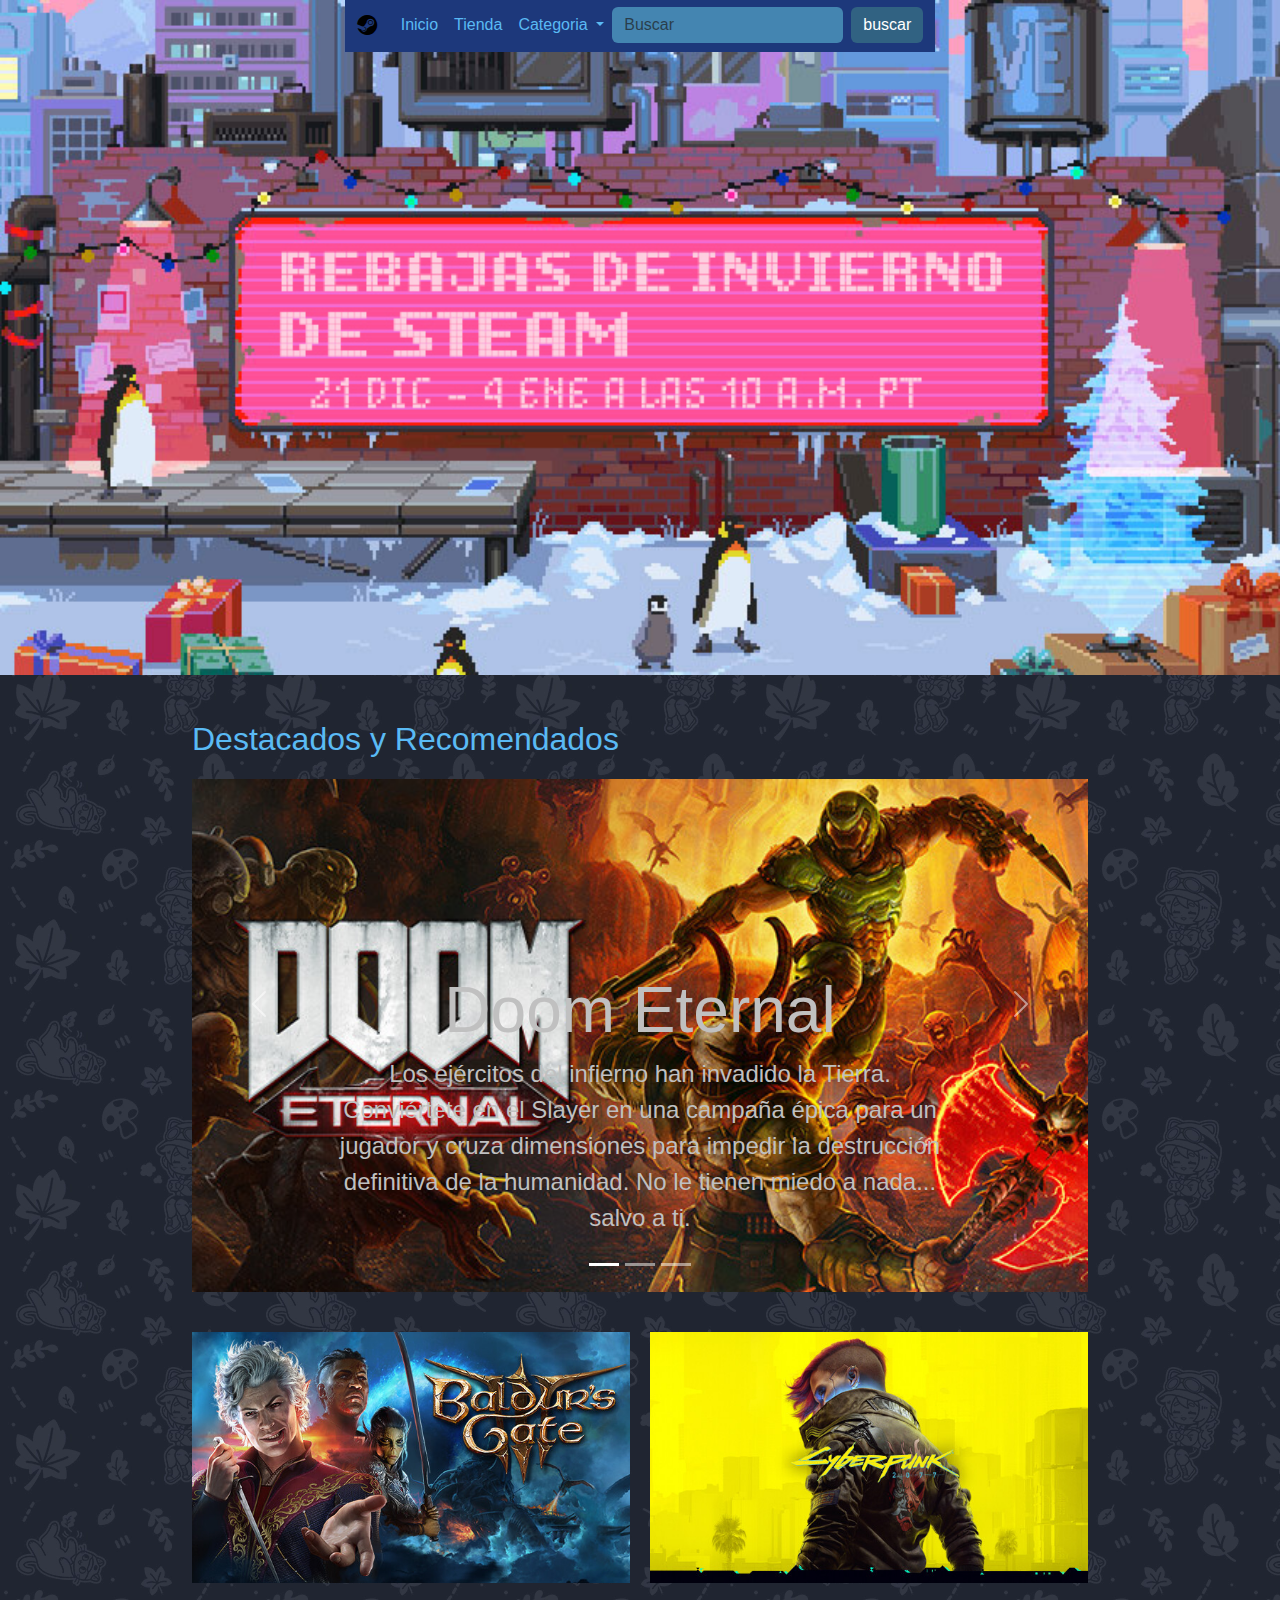
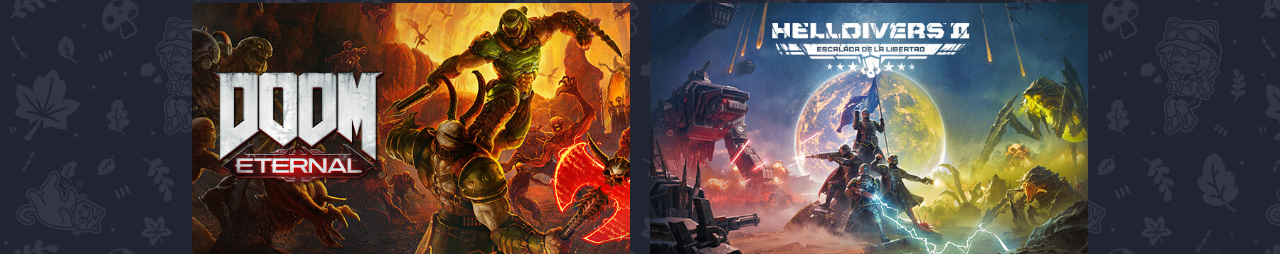
==== pagina 1/index.html @ 49765a89 "mejoras de nav y agregado imagenes responsive" ====
<!DOCTYPE html>
<html lang="en">
<head>
    <meta charset="UTF-8">
    <meta name="viewport" content="width=device-width, initial-scale=1.0">
    <link href="https://cdn.jsdelivr.net/npm/bootstrap@5.3.3/dist/css/bootstrap.min.css" rel="stylesheet" integrity="sha384-QWTKZyjpPEjISv5WaRU9OFeRpok6YctnYmDr5pNlyT2bRjXh0JMhjY6hW+ALEwIH" crossorigin="anonymous">
    <link rel="stylesheet" href="css/style.css">
    <link rel="stylesheet" href="https://cdn.jsdelivr.net/npm/bootstrap-icons@1.11.3/font/bootstrap-icons.min.css">
    <title>Tienda de juegos</title>
</head>
<body>
    <header >
       <nav class="navbar navbar-expand-lg bg-body-tertiary" >
        <div class="container-fluid">
          <a class="navbar-brand" href="#"><i class="bi bi-steam"></i></a>
          <button class="navbar-toggler" type="button" data-bs-toggle="collapse" data-bs-target="#navbarSupportedContent" aria-controls="navbarSupportedContent" aria-expanded="false" aria-label="Toggle navigation">
            <span class="navbar-toggler-icon"></span>
          </button>
          <div class="collapse navbar-collapse" id="navbarSupportedContent">
            <ul class="navbar-nav me-auto mb-2 mb-lg-0">
              <li class="nav-item">
                <a class="nav-link active" aria-current="page" href="#" style="color: rgb(90, 186, 244);">Inicio</a>
              </li>
              <li class="nav-item">
                <a class="nav-link" href="#" style="color: rgb(90, 186, 244);">Tienda</a>
              </li>
              <li class="nav-item dropdown">
                <a class="nav-link dropdown-toggle" href="#" role="button" data-bs-toggle="dropdown" aria-expanded="false" style="color: rgb(90, 186, 244);">
                  Categoria
                </a>
                <ul class="dropdown-menu">
                  <li><a class="dropdown-item" href="#" style="color: aliceblue;">Acción</a></li>
                  <li><a class="dropdown-item" href="#" style="color: aliceblue;">Terror</a></li>
                  <li><a class="dropdown-item" href="#" style="color: aliceblue;">Estrategia</a></li>
                  <li><a class="dropdown-item" href="#" style="color: aliceblue;">Aventura</a></li>
                  <li><a class="dropdown-item" href="#" style="color: aliceblue;">Rol</a></li>
                </ul>
              </li>
            </ul>
            <form class="d-flex" role="search">
              <input class="form-control me-2" type="search" placeholder="Buscar" aria-label="Search" style="background: rgb(68, 133, 177); border: none;">
              <button class="btn btn-outline-success" type="submit">buscar</button>
            </form>
          </div>
        </div>
      </nav>
    </header>
    
    <div id="carouselExampleCaptions" class="carousel slide">
      <p>Destacados y Recomendados</p>
        <div class="carousel-indicators">
          <button type="button" data-bs-target="#carouselExampleCaptions" data-bs-slide-to="0" class="active" aria-current="true" aria-label="Slide 1"></button>
          <button type="button" data-bs-target="#carouselExampleCaptions" data-bs-slide-to="1" aria-label="Slide 2"></button>
          <button type="button" data-bs-target="#carouselExampleCaptions" data-bs-slide-to="2" aria-label="Slide 3"></button>
        </div>
        <div class="carousel-inner">
          <div class="carousel-item active">
            <img src="imagenes/doom.jpg" class="d-block w-100" alt="...">
            <div class="carousel-caption d-none d-md-block">
              <h5>Doom Eternal</h5>
              <p>Los ejércitos del infierno han invadido la Tierra. Conviértete en el Slayer en una campaña épica para un jugador y cruza dimensiones para impedir la destrucción definitiva de la humanidad. No le tienen miedo a nada... salvo a ti.</p>
            </div>
          </div>
          <div class="carousel-item">
            <img src="imagenes/baldurs.jpg" class="d-block w-100" alt="...">
            <div class="carousel-caption d-none d-md-block">
              <h5>Second slide label</h5>
              <p>Some representative placeholder content for the second slide.</p>
            </div>
          </div>
          <div class="carousel-item">
            <img src="imagenes/helldivers.jpg" class="d-block w-100" alt="...">
            <div class="carousel-caption d-none d-md-block">
              <h5>Third slide label</h5>
              <p>Some representative placeholder content for the third slide.</p>
            </div>
          </div>
        </div>
        <button class="carousel-control-prev" type="button" data-bs-target="#carouselExampleCaptions" data-bs-slide="prev">
          <span class="carousel-control-prev-icon" aria-hidden="true"></span>
          <span class="visually-hidden">Previous</span>
        </button>
        <button class="carousel-control-next" type="button" data-bs-target="#carouselExampleCaptions" data-bs-slide="next">
          <span class="carousel-control-next-icon" aria-hidden="true"></span>
          <span class="visually-hidden">Next</span>
        </button>
      </div>
      <div class="imagenes-juegos">
        <div>
          <img src="imagenes/baldurs.jpg" class="img-fluid" alt="...">
        </div>
        <div>
        <img src="imagenes/cyberpunk.jpg" class="img-fluid" alt="...">
        </div>
        <div>
          <img src="imagenes/doom.jpg" class="img-fluid" alt="...">
        </div>
        <div>
          <img src="imagenes/helldivers.jpg" class="img-fluid" alt="...">
        </div>
      </div>
      
      
     








    <script src="https://cdn.jsdelivr.net/npm/bootstrap@5.3.3/dist/js/bootstrap.bundle.min.js" integrity="sha384-YvpcrYf0tY3lHB60NNkmXc5s9fDVZLESaAA55NDzOxhy9GkcIdslK1eN7N6jIeHz" crossorigin="anonymous"></script>
</body>
</html>
---- pagina 1/css/style.css ----
*{
    padding: 0;
    margin: 0;
    box-sizing: border-box;
}
body{
    font-family: Arial, sans-serif;
    background-image: url(../imagenes/Tile-Bg-Autumn.webp);
}
header{
    display: flex;
    justify-content: space-between;
    background-image: url(../imagenes/fc04a7b2f7f8565c38b4b41fa3c854e7c678fc56.jpg);
    background-size: cover;
    background-repeat: no-repeat;
    height: 75vh;
    width: 100%;
    overflow: hidden;
}
.navbar{
    display: flex;
    margin: 0 auto;
    justify-content: space-around;
    height: 50px;
}
.container-fluid{
    background-color: rgb(29, 56, 123);
    height: 6vh;
}
.dropdown-menu{
    background-color: rgb(85, 90, 100);
}
.dropdown-item:hover{
    background-color: rgb(90, 186, 244);
}
.d-flex .btn{
    background-color: rgb(49, 98, 130);
    color: white;
    border: none;
}
#carouselExampleCaptions{
    margin: 40px auto;
    width: 70%;
}
#carouselExampleCaptions>p{
    color:rgb(90, 186, 244);
    font-size: 2rem;
}
.carousel-inner h5{
    font-size: 4rem;
    color: #c0c0c0;
}
.carousel-inner p{
    color: #c0c0c0;
    font-size: 1.5rem;
}
.imagenes-juegos{
    display: grid;
    grid-template-columns: repeat(2,1fr);
    justify-items: center;
    gap: 20px;
    margin: 0 auto;
    width: 70%;
}
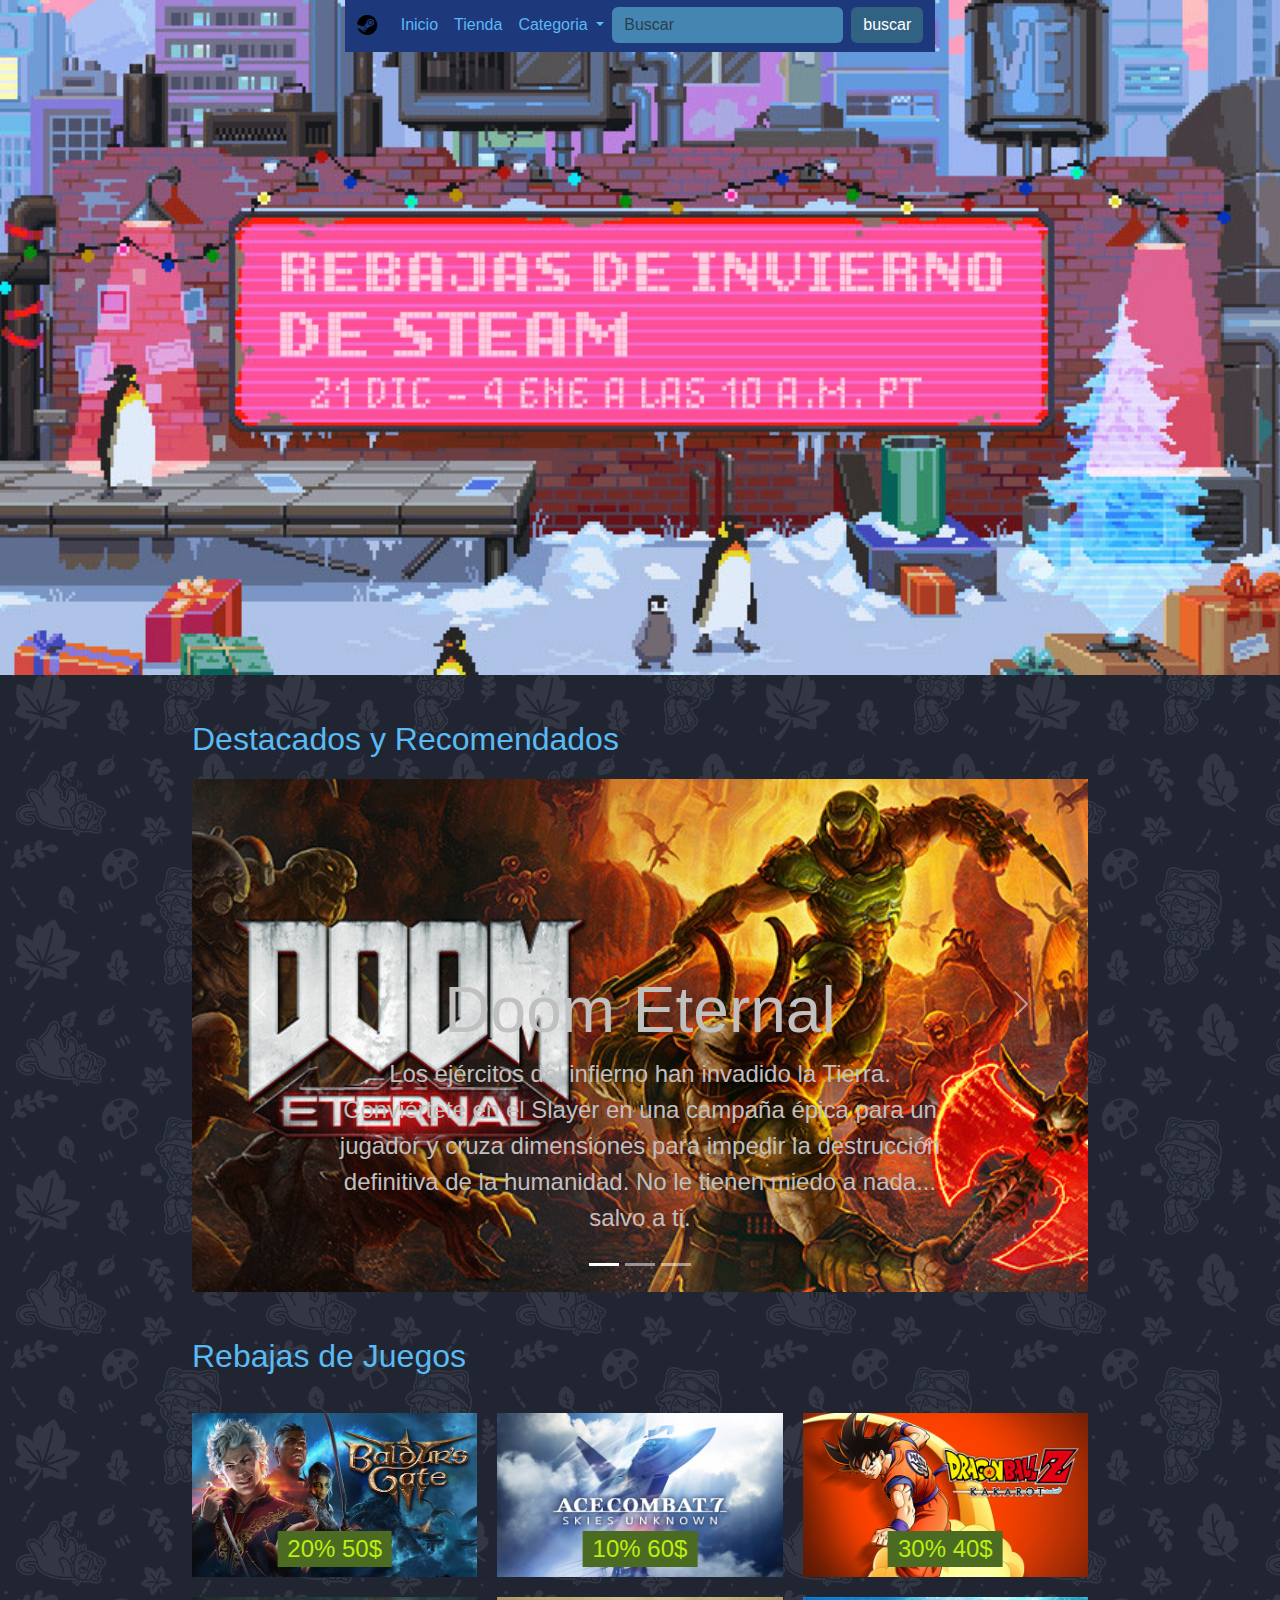
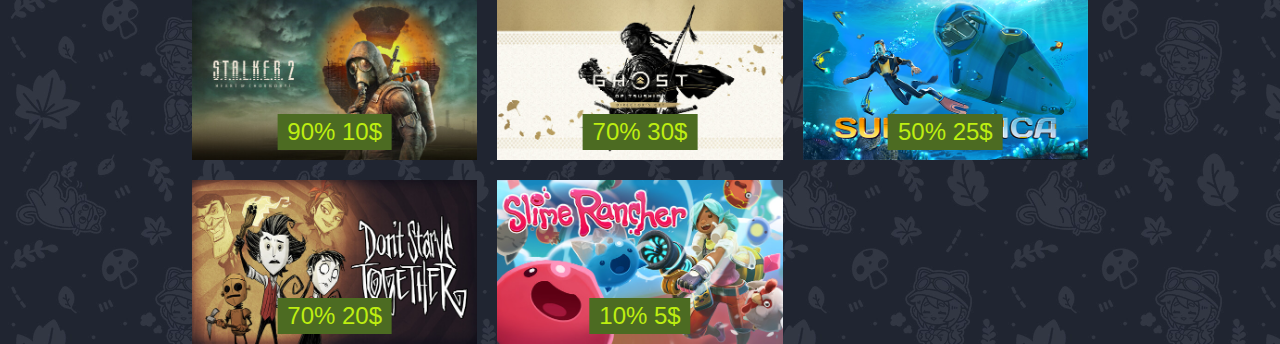
==== commit 244d6347: "agregado de ofertas" ====
--- a/pagina 1/index.html
+++ b/pagina 1/index.html
@@ -85,19 +85,48 @@
           <span class="visually-hidden">Next</span>
         </button>
       </div>
+      <p style="color: rgb(90, 186, 244); width: 70%; margin: 0 auto; font-size: 2rem;">Rebajas de Juegos</p>
+      <hr>
       <div class="imagenes-juegos">
-        <div>
+        <div class="image-juego">
           <img src="imagenes/baldurs.jpg" class="img-fluid" alt="...">
+          <div class="texto-imagen">20% 50$</div>
         </div>
-        <div>
-        <img src="imagenes/cyberpunk.jpg" class="img-fluid" alt="...">
+
+        <div class="image-juego">
+          <img src="imagenes/capsule_616x353 (7).jpg" class="img-fluid" alt="...">
+          <div class="texto-imagen">10% 60$</div>
+        </div> 
+
+        <div class="image-juego">
+          <img src="imagenes/capsule_616x353 (11).jpg" class="img-fluid" alt="...">
+          <div class="texto-imagen">30% 40$</div>
+        </div> 
+
+        <div class="image-juego">
+          <img src="imagenes/capsule_616x353 (18).jpg" class="img-fluid" alt="...">
+          <div class="texto-imagen">90% 10$</div>
+        </div>  
+
+        <div class="image-juego">
+          <img src="imagenes/capsule_616x353 (21).jpg" class="img-fluid" alt="...">
+          <div class="texto-imagen">70% 30$</div>
         </div>
-        <div>
-          <img src="imagenes/doom.jpg" class="img-fluid" alt="...">
+
+        <div class="image-juego">
+          <img src="imagenes/capsule_616x353 (3).jpg" class="img-fluid" alt="...">
+          <div class="texto-imagen">50% 25$</div>
         </div>
-        <div>
-          <img src="imagenes/helldivers.jpg" class="img-fluid" alt="...">
+
+        <div class="image-juego">
+          <img src="imagenes/capsule_616x353 (5).jpg" class="img-fluid" alt="...">
+          <div class="texto-imagen">70% 20$</div>
         </div>
+
+        <div class="image-juego">
+          <img src="imagenes/capsule_616x353 (6).jpg" class="img-fluid" alt="...">
+          <div class="texto-imagen">10% 5$</div>
+        </div>        
       </div>
       
       
--- a/pagina 1/css/style.css
+++ b/pagina 1/css/style.css
@@ -56,9 +56,22 @@
 }
 .imagenes-juegos{
     display: grid;
-    grid-template-columns: repeat(2,1fr);
+    grid-template-columns: repeat(3,1fr);
     justify-items: center;
     gap: 20px;
     margin: 0 auto;
     width: 70%;
 }
+.image-juego{
+    position: relative;
+}
+.texto-imagen{
+    position: absolute;
+    bottom: 10px;
+    left: 50%;
+    transform: translateX(-50%);
+    padding: 0 10px;
+    color: rgb(190, 238, 17);
+    background: rgb(76, 107, 34);
+    font-size: 1.5rem;
+}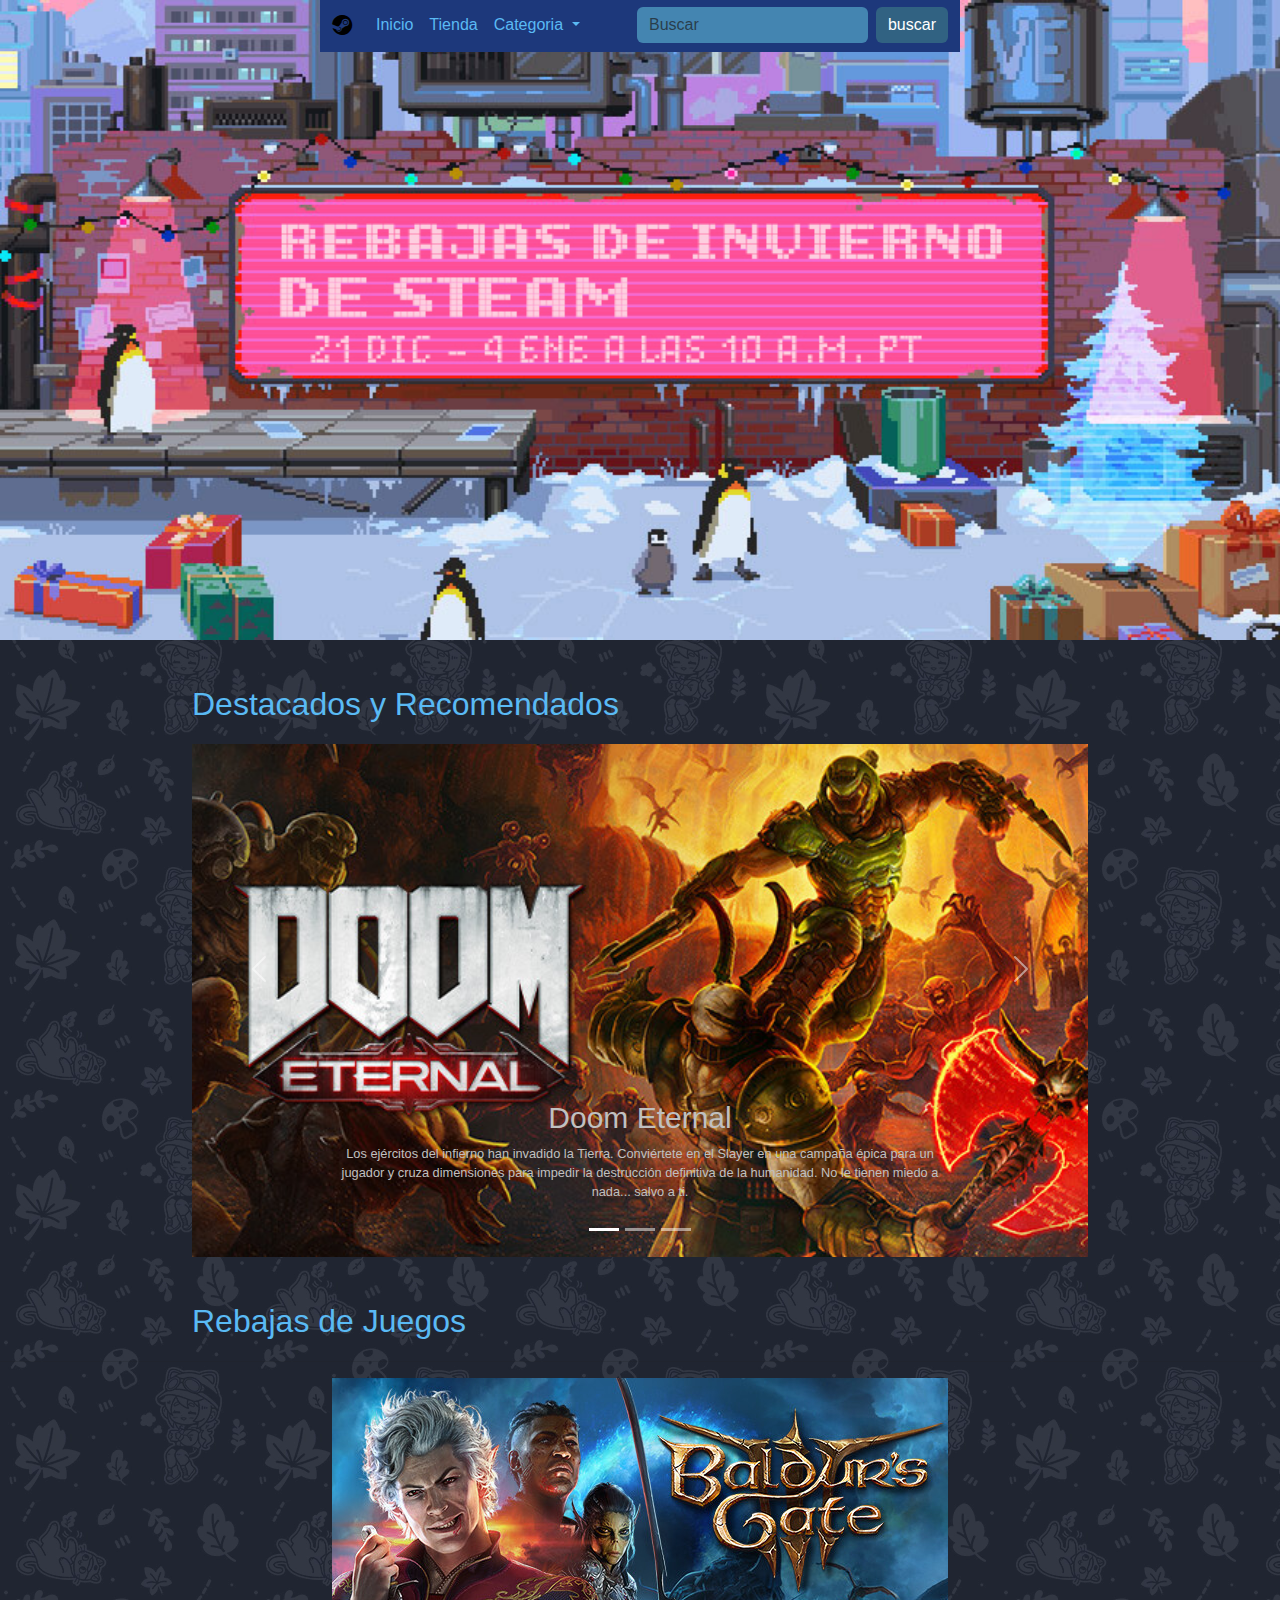
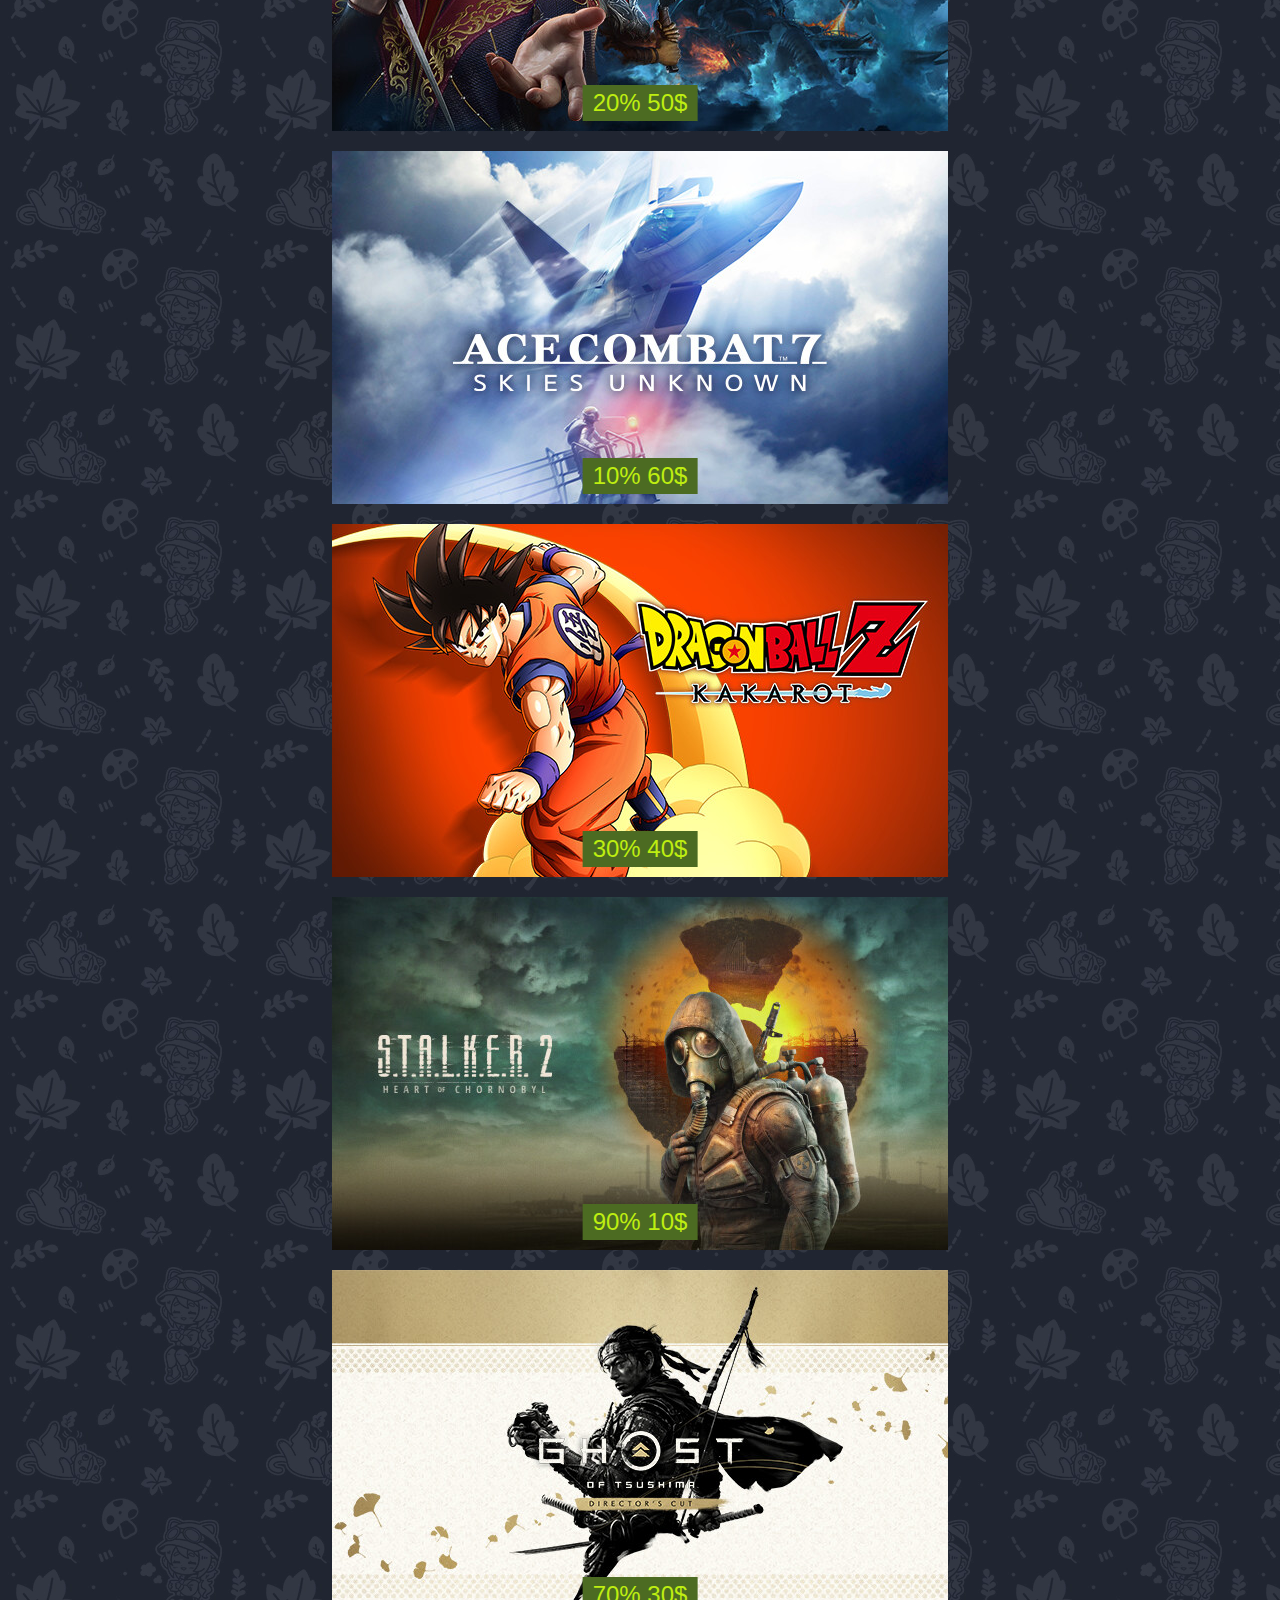
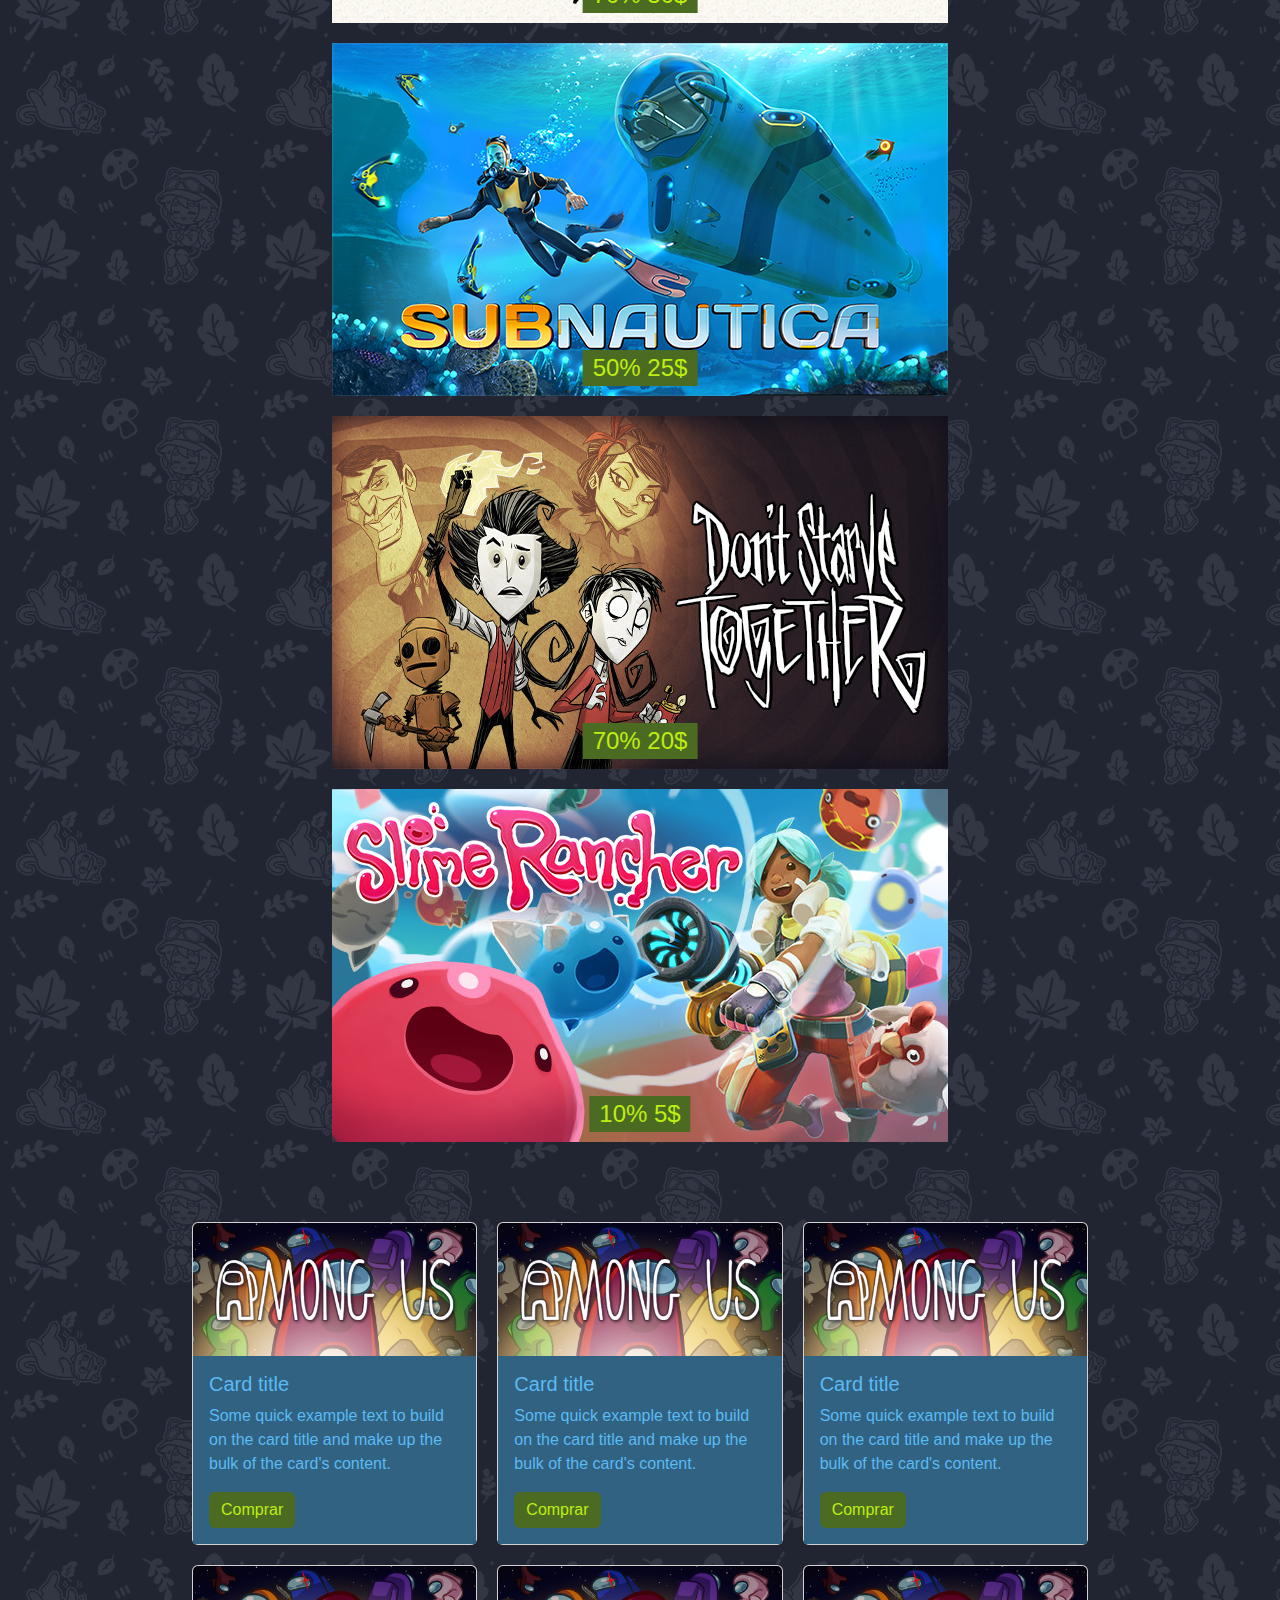
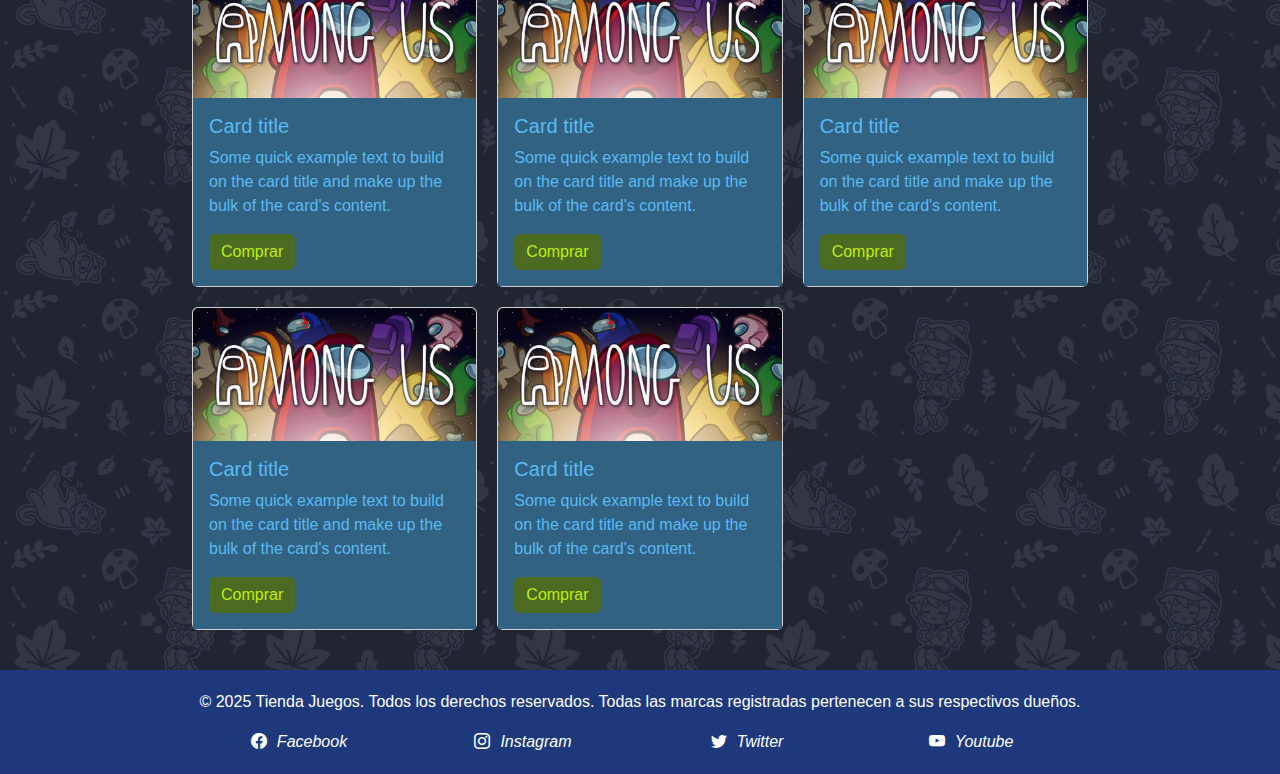
==== commit c6c8309f: "mejoras pagina,responsive, footer" ====
--- a/pagina 1/index.html
+++ b/pagina 1/index.html
@@ -10,6 +10,8 @@
 </head>
 <body>
     <header >
+      <div class="img-nav">
+        <img src="imagenes/fc04a7b2f7f8565c38b4b41fa3c854e7c678fc56.jpg" class="img-fluid" alt="...">
        <nav class="navbar navbar-expand-lg bg-body-tertiary" >
         <div class="container-fluid">
           <a class="navbar-brand" href="#"><i class="bi bi-steam"></i></a>
@@ -44,6 +46,7 @@
           </div>
         </div>
       </nav>
+      </div>
     </header>
     
     <div id="carouselExampleCaptions" class="carousel slide">
@@ -85,7 +88,7 @@
           <span class="visually-hidden">Next</span>
         </button>
       </div>
-      <p style="color: rgb(90, 186, 244); width: 70%; margin: 0 auto; font-size: 2rem;">Rebajas de Juegos</p>
+      <p class="rebaja">Rebajas de Juegos</p>
       <hr>
       <div class="imagenes-juegos">
         <div class="image-juego">
@@ -128,17 +131,93 @@
           <div class="texto-imagen">10% 5$</div>
         </div>        
       </div>
+
+      <div class="info-img">
+       <div class="card" >
+        <img src="imagenes/among_us.jpg" class="card-img-top" alt="...">
+        <div class="card-body" style="background: rgb(49, 98, 130);color: rgb(90, 186, 244);">
+          <h5 class="card-title">Card title</h5>
+          <p class="card-text">Some quick example text to build on the card title and make up the bulk of the card's content.</p>
+          <a href="#" class="btn btn-primary" style="background: rgb(76, 107, 34); border: none; color:rgb(190, 238, 17);">Comprar</a>
+        </div>
+      </div>
+       <div class="card" >
+        <img src="imagenes/among_us.jpg" class="card-img-top" alt="...">
+        <div class="card-body" style="background: rgb(49, 98, 130);color: rgb(90, 186, 244);">
+          <h5 class="card-title">Card title</h5>
+          <p class="card-text">Some quick example text to build on the card title and make up the bulk of the card's content.</p>
+          <a href="#" class="btn btn-primary" style="background: rgb(76, 107, 34); border: none; color:rgb(190, 238, 17);">Comprar</a>
+        </div>
+      </div>
+       <div class="card" >
+        <img src="imagenes/among_us.jpg" class="card-img-top" alt="...">
+        <div class="card-body" style="background: rgb(49, 98, 130);color: rgb(90, 186, 244);">
+          <h5 class="card-title">Card title</h5>
+          <p class="card-text">Some quick example text to build on the card title and make up the bulk of the card's content.</p>
+          <a href="#" class="btn btn-primary" style="background: rgb(76, 107, 34); border: none; color:rgb(190, 238, 17);">Comprar</a>
+        </div>
+      </div>
+       <div class="card">
+        <img src="imagenes/among_us.jpg" class="card-img-top" alt="...">
+        <div class="card-body" style="background: rgb(49, 98, 130);color: rgb(90, 186, 244);">
+          <h5 class="card-title">Card title</h5>
+          <p class="card-text">Some quick example text to build on the card title and make up the bulk of the card's content.</p>
+          <a href="#" class="btn btn-primary" style="background: rgb(76, 107, 34); border: none; color:rgb(190, 238, 17);">Comprar</a>
+        </div>
+      </div>
+       <div class="card" >
+        <img src="imagenes/among_us.jpg" class="card-img-top" alt="...">
+        <div class="card-body" style="background: rgb(49, 98, 130);color: rgb(90, 186, 244);">
+          <h5 class="card-title">Card title</h5>
+          <p class="card-text">Some quick example text to build on the card title and make up the bulk of the card's content.</p>
+          <a href="#" class="btn btn-primary" style="background: rgb(76, 107, 34); border: none; color:rgb(190, 238, 17);">Comprar</a>
+        </div>
+      </div>
+       <div class="card" >
+        <img src="imagenes/among_us.jpg" class="card-img-top" alt="...">
+        <div class="card-body" style="background: rgb(49, 98, 130);color: rgb(90, 186, 244);">
+          <h5 class="card-title">Card title</h5>
+          <p class="card-text">Some quick example text to build on the card title and make up the bulk of the card's content.</p>
+          <a href="#" class="btn btn-primary" style="background: rgb(76, 107, 34); border: none; color:rgb(190, 238, 17);">Comprar</a>
+        </div>
+      </div>
+       <div class="card">
+        <img src="imagenes/among_us.jpg" class="card-img-top" alt="...">
+        <div class="card-body" style="background: rgb(49, 98, 130);color: rgb(90, 186, 244);">
+          <h5 class="card-title">Card title</h5>
+          <p class="card-text">Some quick example text to build on the card title and make up the bulk of the card's content.</p>
+          <a href="#" class="btn btn-primary" style="background: rgb(76, 107, 34); border: none; color:rgb(190, 238, 17);">Comprar</a>
+        </div>
+      </div>
+       <div class="card" >
+        <img src="imagenes/among_us.jpg" class="card-img-top" alt="...">
+        <div class="card-body" style="background: rgb(49, 98, 130);color: rgb(90, 186, 244);">
+          <h5 class="card-title">Card title</h5>
+          <p class="card-text">Some quick example text to build on the card title and make up the bulk of the card's content.</p>
+          <a href="#" class="btn btn-primary" style="background: rgb(76, 107, 34); border: none; color:rgb(190, 238, 17);">Comprar</a>
+        </div>
+      </div>
+      </div>
       
+      <footer>
+        <div class="footer">
+          <div class="footer-text">
+            <p>© 2025 Tienda Juegos. Todos los derechos reservados. Todas las marcas registradas pertenecen a sus respectivos dueños.</p>
+          </div>
+          <div class="footer-icon">
+            <i class="bi bi-facebook"><a href="">Facebook</a></i>
+            <i class="bi bi-instagram"><a href="">Instagram</a></i>
+            <i class="bi bi-twitter"><a href="">Twitter</a></i>
+            <i class="bi bi-youtube"><a href="">Youtube</a></i>
+          </div>
+        </div>
+      </footer>
       
      
-
-
-
-
-
-
-
-
-    <script src="https://cdn.jsdelivr.net/npm/bootstrap@5.3.3/dist/js/bootstrap.bundle.min.js" integrity="sha384-YvpcrYf0tY3lHB60NNkmXc5s9fDVZLESaAA55NDzOxhy9GkcIdslK1eN7N6jIeHz" crossorigin="anonymous"></script>
+    <script 
+    src="https://cdn.jsdelivr.net/npm/bootstrap@5.3.3/dist/js/bootstrap.bundle.min.js" 
+    integrity="sha384-YvpcrYf0tY3lHB60NNkmXc5s9fDVZLESaAA55NDzOxhy9GkcIdslK1eN7N6jIeHz" 
+    crossorigin="anonymous">
+    </script>
 </body>
 </html>--- a/pagina 1/css/style.css
+++ b/pagina 1/css/style.css
@@ -10,15 +10,22 @@
 header{
     display: flex;
     justify-content: space-between;
-    background-image: url(../imagenes/fc04a7b2f7f8565c38b4b41fa3c854e7c678fc56.jpg);
-    background-size: cover;
-    background-repeat: no-repeat;
-    height: 75vh;
+    height: clamp(50vh, 50vw, 75vh);
     width: 100%;
     overflow: hidden;
 }
+.img-nav>img{
+    position: absolute;
+    width: 100%;
+    height: clamp(50vh, 50vw, 75vh);
+}
+.img-nav{
+    position: relative;
+    width: 100%;
+    height: clamp(50vh, 50vw, 75vh);
+}
 .navbar{
-    display: flex;
+    width: clamp(35vh, 50vw, 75vh);
     margin: 0 auto;
     justify-content: space-around;
     height: 50px;
@@ -44,19 +51,19 @@
 }
 #carouselExampleCaptions>p{
     color:rgb(90, 186, 244);
-    font-size: 2rem;
+    font-size: clamp(1rem, 2.5vw, 5rem);
 }
 .carousel-inner h5{
-    font-size: 4rem;
+    font-size: clamp(30px, 1vw, 58px);
     color: #c0c0c0;
 }
 .carousel-inner p{
     color: #c0c0c0;
-    font-size: 1.5rem;
+    font-size: clamp(10px, 1vw, 36px);
 }
 .imagenes-juegos{
     display: grid;
-    grid-template-columns: repeat(3,1fr);
+    grid-template-columns: repeat(auto-fit, minmax(clamp(250px, 50%, 500px), 1fr));
     justify-items: center;
     gap: 20px;
     margin: 0 auto;
@@ -74,4 +81,43 @@
     color: rgb(190, 238, 17);
     background: rgb(76, 107, 34);
     font-size: 1.5rem;
+}
+.rebaja{
+    color: rgb(90, 186, 244); 
+    width: 70%; 
+    margin: 0 auto; 
+    font-size: clamp(1rem, 2.5vw, 5rem);
+}
+
+.info-img{
+    display: grid;
+    grid-template-columns: repeat(auto-fit, minmax(250px, 1fr));
+    gap: 20px;
+    padding-bottom: 40px;
+    padding-top: 80px;
+    width: 70%;
+    margin: 0 auto;
+}
+
+footer{
+    background-color:  rgb(29, 56, 123);
+    color: white;
+    text-align: center;
+    padding: 20px 0;
+    width: 100%;
+    position: relative;
+    bottom: 0;
+}
+.footer{
+    width: 70%;
+    margin: 0 auto;
+}
+.footer-icon{
+    display: grid;
+    grid-template-columns: repeat(auto-fit, minmax(50px, 1fr));
+}
+.footer-icon>i>a{
+    color: white;
+    margin: 0 10px;
+    text-decoration: none;
 }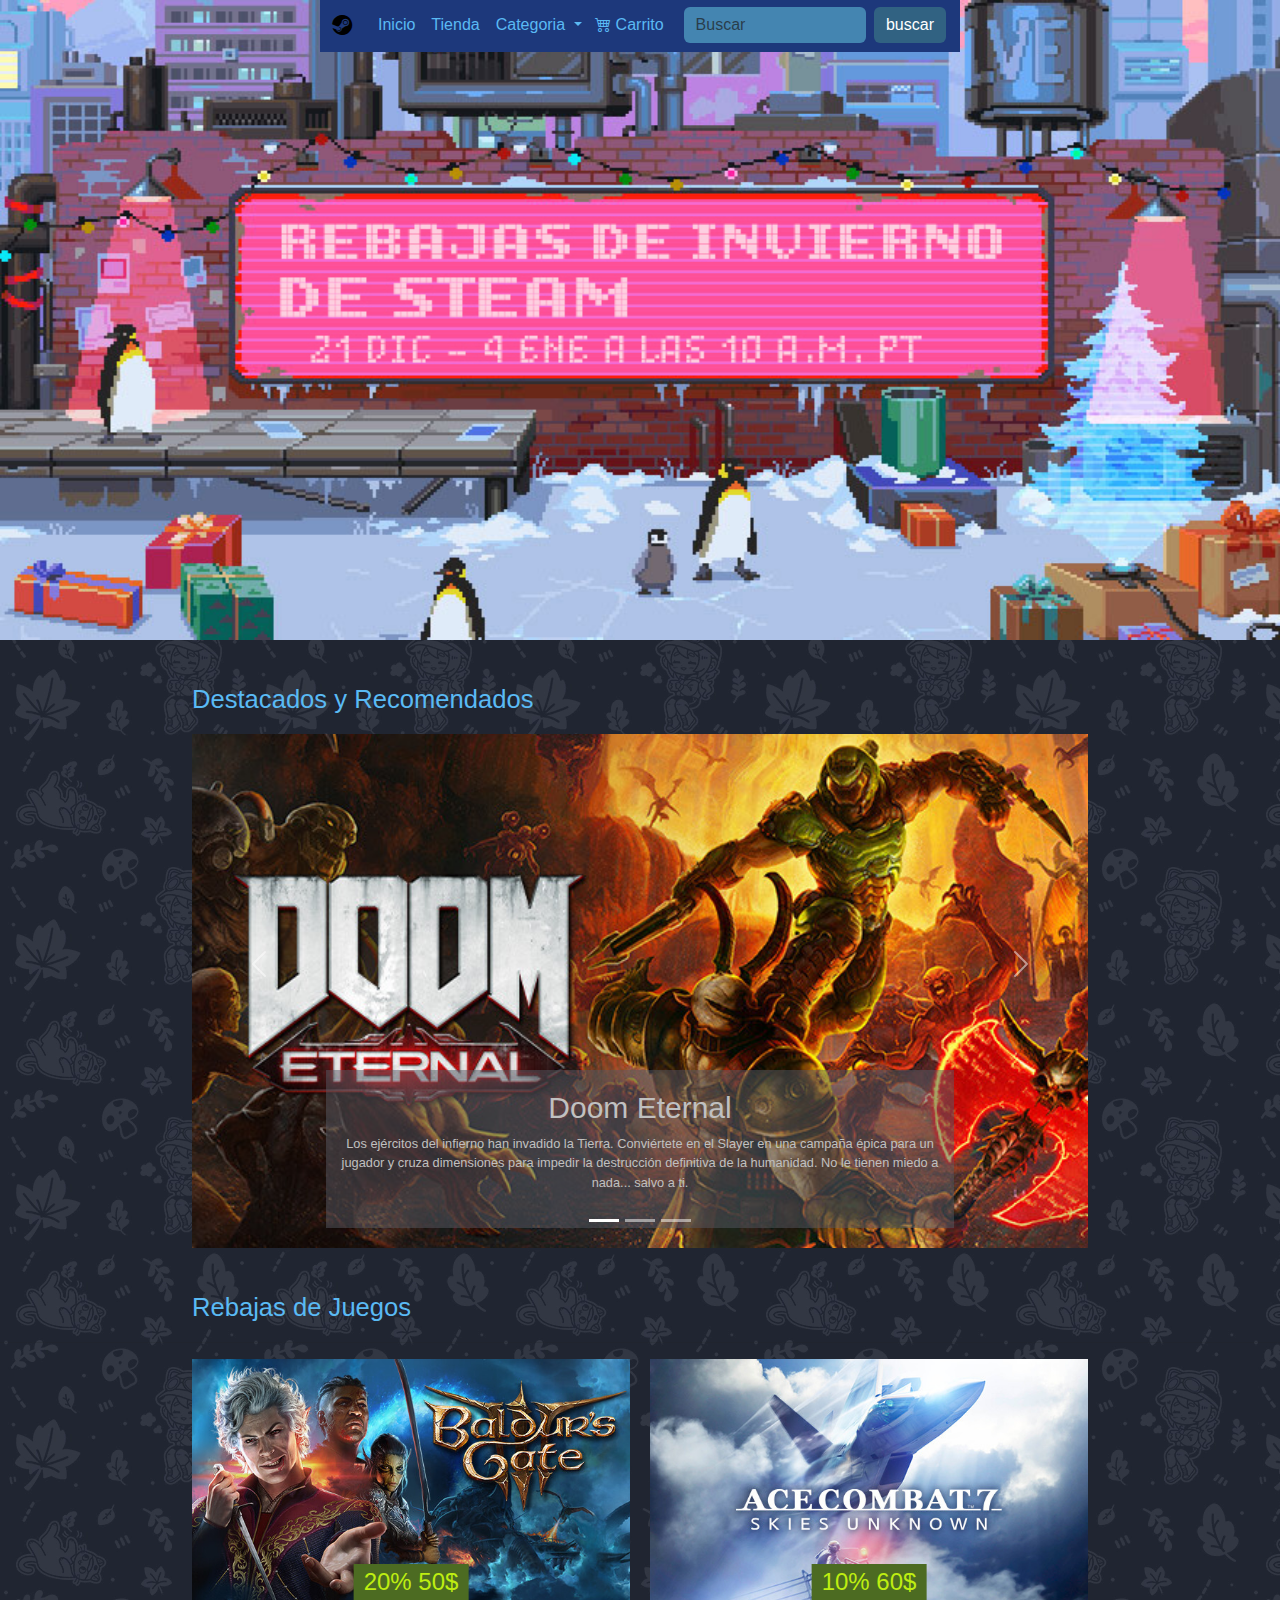
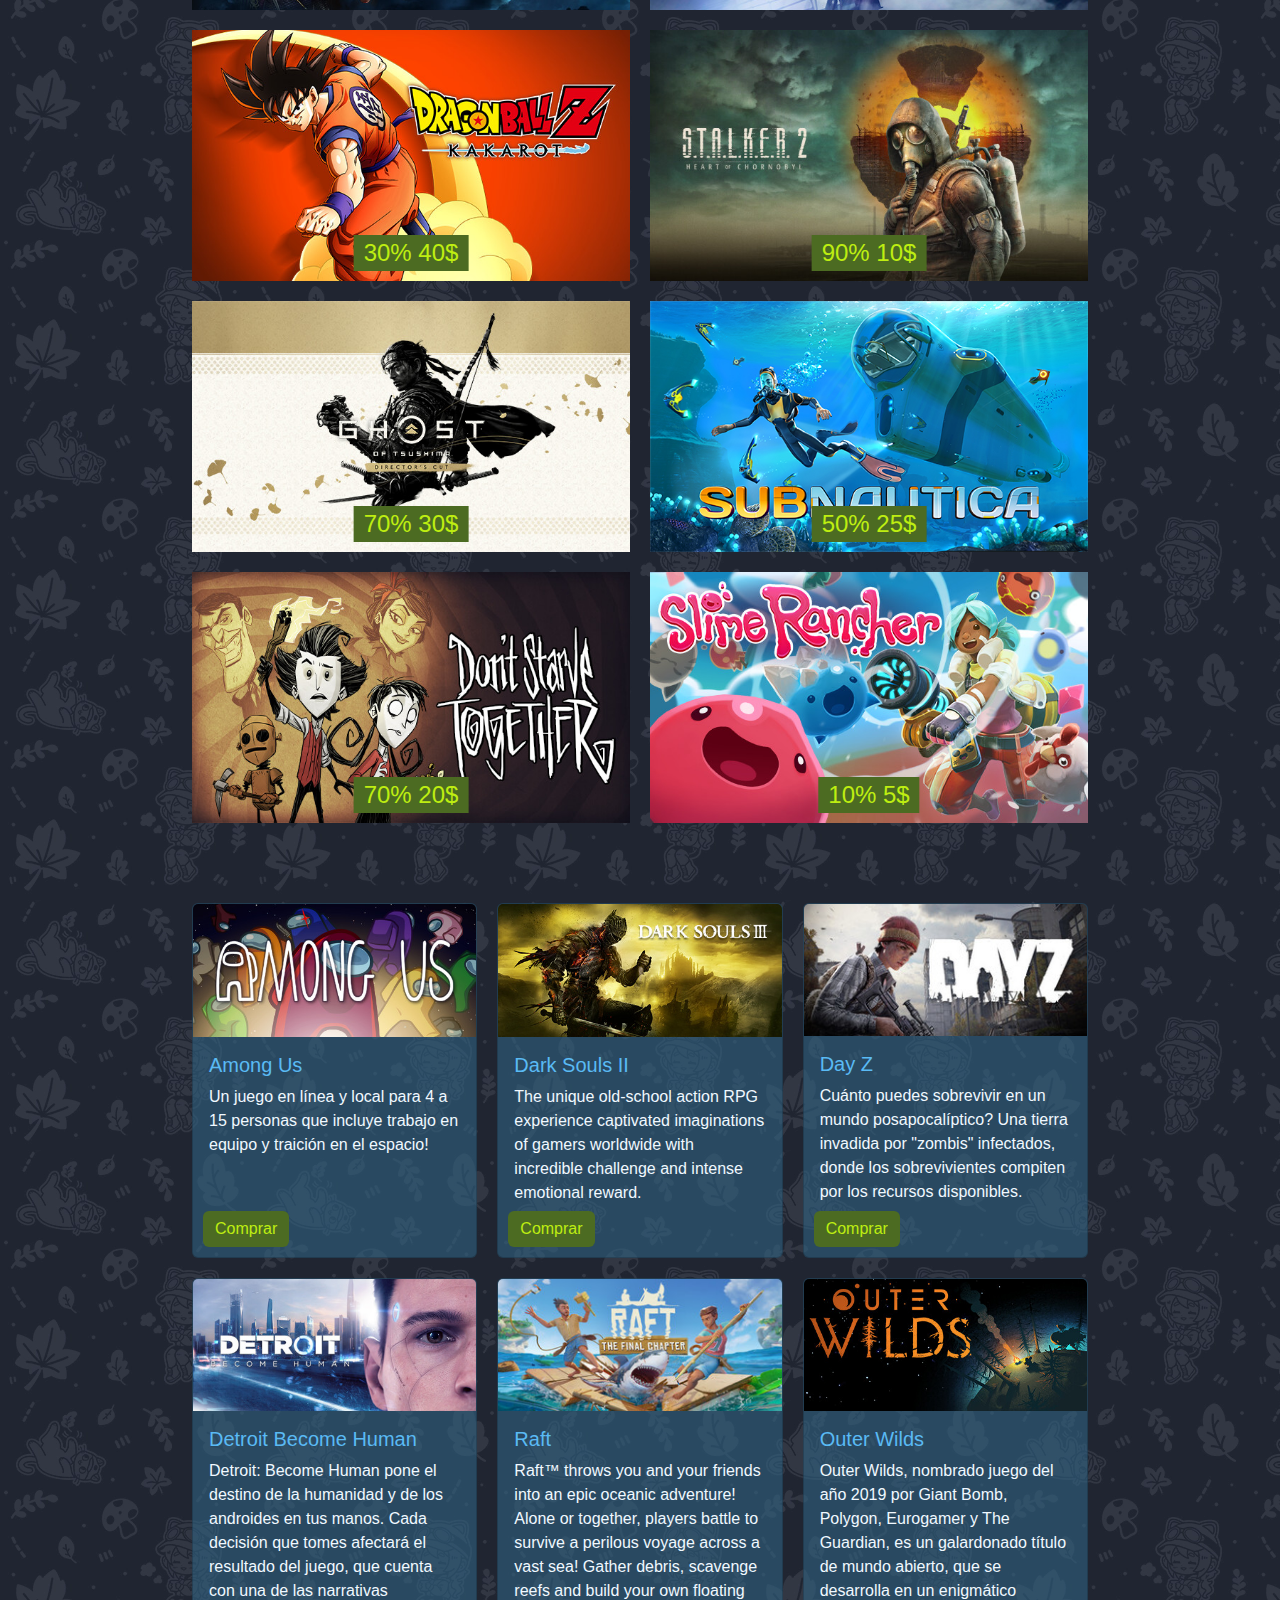
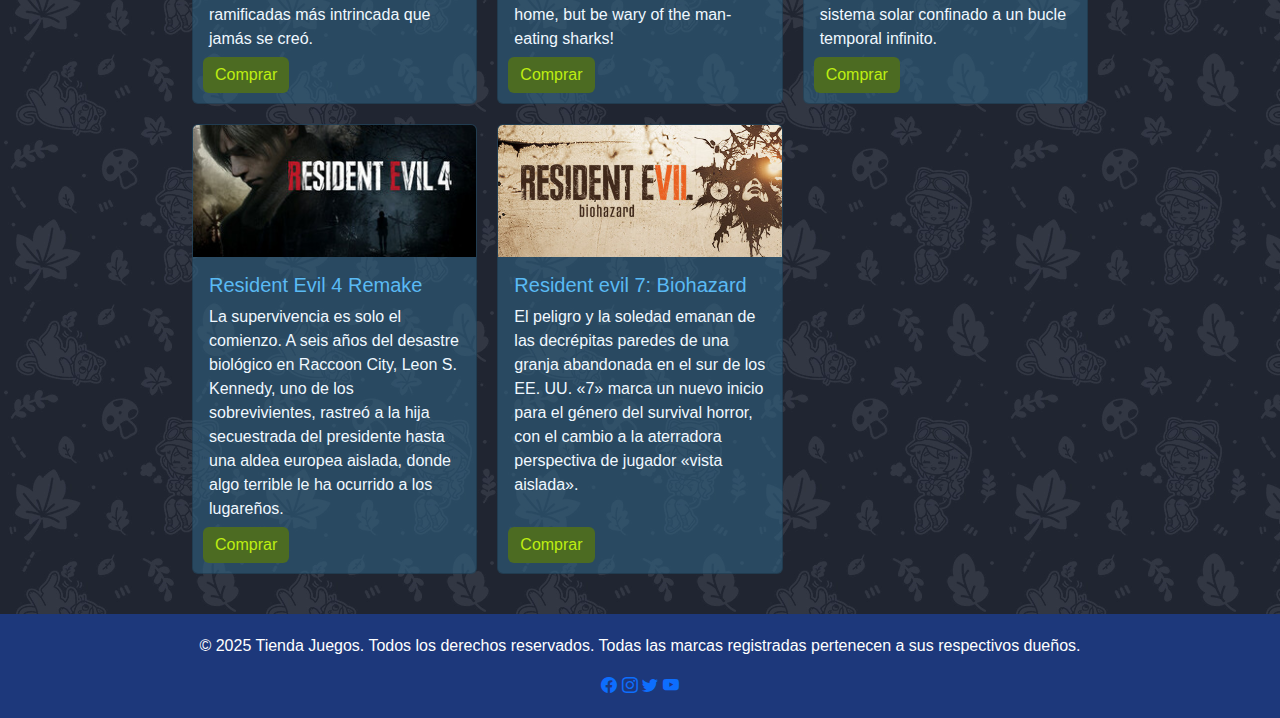
==== commit fa3289a4: "final" ====
--- a/pagina 1/index.html
+++ b/pagina 1/index.html
@@ -13,12 +13,12 @@
       <div class="img-nav">
         <img src="imagenes/fc04a7b2f7f8565c38b4b41fa3c854e7c678fc56.jpg" class="img-fluid" alt="...">
        <nav class="navbar navbar-expand-lg bg-body-tertiary" >
-        <div class="container-fluid">
+        <div class="container-fluid" style="background:  rgb(29, 56, 123);">
           <a class="navbar-brand" href="#"><i class="bi bi-steam"></i></a>
           <button class="navbar-toggler" type="button" data-bs-toggle="collapse" data-bs-target="#navbarSupportedContent" aria-controls="navbarSupportedContent" aria-expanded="false" aria-label="Toggle navigation">
             <span class="navbar-toggler-icon"></span>
           </button>
-          <div class="collapse navbar-collapse" id="navbarSupportedContent">
+          <div class="collapse navbar-collapse" id="navbarSupportedContent" style="background-color: rgb(29, 56, 123); padding: 2px;">
             <ul class="navbar-nav me-auto mb-2 mb-lg-0">
               <li class="nav-item">
                 <a class="nav-link active" aria-current="page" href="#" style="color: rgb(90, 186, 244);">Inicio</a>
@@ -39,6 +39,7 @@
                 </ul>
               </li>
             </ul>
+            <a href="" style="display: flex; padding-right: 20px; text-decoration: none; color: rgb(90, 186, 244);"><i class="bi bi-cart4" style="padding: 0 5px;"></i>Carrito</a>
             <form class="d-flex" role="search">
               <input class="form-control me-2" type="search" placeholder="Buscar" aria-label="Search" style="background: rgb(68, 133, 177); border: none;">
               <button class="btn btn-outline-success" type="submit">buscar</button>
@@ -59,23 +60,23 @@
         <div class="carousel-inner">
           <div class="carousel-item active">
             <img src="imagenes/doom.jpg" class="d-block w-100" alt="...">
-            <div class="carousel-caption d-none d-md-block">
+            <div class="carousel-caption d-none d-md-block" style="background-color: rgb(85, 90, 100, 0.5);">
               <h5>Doom Eternal</h5>
-              <p>Los ejércitos del infierno han invadido la Tierra. Conviértete en el Slayer en una campaña épica para un jugador y cruza dimensiones para impedir la destrucción definitiva de la humanidad. No le tienen miedo a nada... salvo a ti.</p>
+              <p >Los ejércitos del infierno han invadido la Tierra. Conviértete en el Slayer en una campaña épica para un jugador y cruza dimensiones para impedir la destrucción definitiva de la humanidad. No le tienen miedo a nada... salvo a ti.</p>
             </div>
           </div>
           <div class="carousel-item">
             <img src="imagenes/baldurs.jpg" class="d-block w-100" alt="...">
-            <div class="carousel-caption d-none d-md-block">
-              <h5>Second slide label</h5>
-              <p>Some representative placeholder content for the second slide.</p>
+            <div class="carousel-caption d-none d-md-block" style="background-color: rgb(85, 90, 100, 0.5);">
+              <h5>Baldurs Gate 3</h5>
+              <p>Baldur’s Gate 3 is a story-rich, party-based RPG set in the universe of Dungeons & Dragons, where your choices shape a tale of fellowship and betrayal, survival and sacrifice, and the lure of absolute power.</p>
             </div>
           </div>
           <div class="carousel-item">
             <img src="imagenes/helldivers.jpg" class="d-block w-100" alt="...">
-            <div class="carousel-caption d-none d-md-block">
-              <h5>Third slide label</h5>
-              <p>Some representative placeholder content for the third slide.</p>
+            <div class="carousel-caption d-none d-md-block" style="background-color: rgb(85, 90, 100, 0.5);">
+              <h5>Hell divers II</h5>
+              <p>La última línea ofensiva de la galaxia. Enlístate en los Helldivers y únete a la lucha por la libertad en una galaxia hostil en este juego de disparos en tercera persona frenético y feroz.</p>
             </div>
           </div>
         </div>
@@ -87,7 +88,8 @@
           <span class="carousel-control-next-icon" aria-hidden="true"></span>
           <span class="visually-hidden">Next</span>
         </button>
-      </div>
+    </div>
+
       <p class="rebaja">Rebajas de Juegos</p>
       <hr>
       <div class="imagenes-juegos">
@@ -133,67 +135,68 @@
       </div>
 
       <div class="info-img">
-       <div class="card" >
+       <div class="card" style="background-color: rgb(49, 98, 130, 0.6);">
         <img src="imagenes/among_us.jpg" class="card-img-top" alt="...">
-        <div class="card-body" style="background: rgb(49, 98, 130);color: rgb(90, 186, 244);">
-          <h5 class="card-title">Card title</h5>
-          <p class="card-text">Some quick example text to build on the card title and make up the bulk of the card's content.</p>
-          <a href="#" class="btn btn-primary" style="background: rgb(76, 107, 34); border: none; color:rgb(190, 238, 17);">Comprar</a>
-        </div>
-      </div>
-       <div class="card" >
-        <img src="imagenes/among_us.jpg" class="card-img-top" alt="...">
-        <div class="card-body" style="background: rgb(49, 98, 130);color: rgb(90, 186, 244);">
-          <h5 class="card-title">Card title</h5>
-          <p class="card-text">Some quick example text to build on the card title and make up the bulk of the card's content.</p>
-          <a href="#" class="btn btn-primary" style="background: rgb(76, 107, 34); border: none; color:rgb(190, 238, 17);">Comprar</a>
-        </div>
-      </div>
-       <div class="card" >
-        <img src="imagenes/among_us.jpg" class="card-img-top" alt="...">
-        <div class="card-body" style="background: rgb(49, 98, 130);color: rgb(90, 186, 244);">
-          <h5 class="card-title">Card title</h5>
-          <p class="card-text">Some quick example text to build on the card title and make up the bulk of the card's content.</p>
-          <a href="#" class="btn btn-primary" style="background: rgb(76, 107, 34); border: none; color:rgb(190, 238, 17);">Comprar</a>
-        </div>
-      </div>
-       <div class="card">
-        <img src="imagenes/among_us.jpg" class="card-img-top" alt="...">
-        <div class="card-body" style="background: rgb(49, 98, 130);color: rgb(90, 186, 244);">
-          <h5 class="card-title">Card title</h5>
-          <p class="card-text">Some quick example text to build on the card title and make up the bulk of the card's content.</p>
-          <a href="#" class="btn btn-primary" style="background: rgb(76, 107, 34); border: none; color:rgb(190, 238, 17);">Comprar</a>
-        </div>
-      </div>
-       <div class="card" >
-        <img src="imagenes/among_us.jpg" class="card-img-top" alt="...">
-        <div class="card-body" style="background: rgb(49, 98, 130);color: rgb(90, 186, 244);">
-          <h5 class="card-title">Card title</h5>
-          <p class="card-text">Some quick example text to build on the card title and make up the bulk of the card's content.</p>
-          <a href="#" class="btn btn-primary" style="background: rgb(76, 107, 34); border: none; color:rgb(190, 238, 17);">Comprar</a>
-        </div>
-      </div>
-       <div class="card" >
-        <img src="imagenes/among_us.jpg" class="card-img-top" alt="...">
-        <div class="card-body" style="background: rgb(49, 98, 130);color: rgb(90, 186, 244);">
-          <h5 class="card-title">Card title</h5>
-          <p class="card-text">Some quick example text to build on the card title and make up the bulk of the card's content.</p>
-          <a href="#" class="btn btn-primary" style="background: rgb(76, 107, 34); border: none; color:rgb(190, 238, 17);">Comprar</a>
-        </div>
-      </div>
-       <div class="card">
-        <img src="imagenes/among_us.jpg" class="card-img-top" alt="...">
-        <div class="card-body" style="background: rgb(49, 98, 130);color: rgb(90, 186, 244);">
-          <h5 class="card-title">Card title</h5>
-          <p class="card-text">Some quick example text to build on the card title and make up the bulk of the card's content.</p>
-          <a href="#" class="btn btn-primary" style="background: rgb(76, 107, 34); border: none; color:rgb(190, 238, 17);">Comprar</a>
-        </div>
-      </div>
-       <div class="card" >
-        <img src="imagenes/among_us.jpg" class="card-img-top" alt="...">
-        <div class="card-body" style="background: rgb(49, 98, 130);color: rgb(90, 186, 244);">
-          <h5 class="card-title">Card title</h5>
-          <p class="card-text">Some quick example text to build on the card title and make up the bulk of the card's content.</p>
+        <div class="card-body" style="color: rgb(90, 186, 244);">
+          <h5 class="card-title">Among Us</h5>
+          <p class="card-text" style="color: aliceblue;">Un juego en línea y local para 4 a 15 personas que incluye trabajo en equipo y traición en el espacio!</p>
+          <a href="#" class="btn btn-primary" style="background: rgb(76, 107, 34); border: none; color:rgb(190, 238, 17);">Comprar</a>
+        </div>
+      </div>
+       <div class="card" style="background-color: rgb(49, 98, 130, 0.6);">
+        <img src="imagenes/banners/dark_souls.jpg" class="card-img-top" alt="...">
+        <div class="card-body" style="color: rgb(90, 186, 244);">
+          <h5 class="card-title">Dark Souls II</h5>
+          <p class="card-text" style="color: aliceblue;">The unique old-school action RPG experience captivated imaginations of gamers worldwide with incredible challenge and intense emotional reward.</p>
+          <a href="#" class="btn btn-primary" style="background: rgb(76, 107, 34); border: none; color:rgb(190, 238, 17);">Comprar</a>
+        </div>
+      </div>
+       <div class="card" style="background-color: rgb(49, 98, 130, 0.6);">
+        <img src="imagenes/banners/dayz.jpg" class="card-img-top" alt="...">
+        <div class="card-body" style="color: rgb(90, 186, 244);">
+          <h5 class="card-title">Day Z</h5>
+          <p class="card-text" style="color: aliceblue;">Cuánto puedes sobrevivir en un mundo posapocalíptico? Una tierra invadida por "zombis" infectados, donde los sobrevivientes compiten por los recursos disponibles.</p>
+          <a href="#" class="btn btn-primary" style="background: rgb(76, 107, 34); border: none; color:rgb(190, 238, 17);">Comprar</a>
+        </div>
+      </div>
+       <div class="card" style="background-color: rgb(49, 98, 130, 0.6);">
+        <img src="imagenes/banners/detroit.jpg" class="card-img-top" alt="...">
+        <div class="card-body" style="color: rgb(90, 186, 244);">
+          <h5 class="card-title">Detroit Become Human</h5>
+          <p class="card-text" style="color: aliceblue;">Detroit: Become Human pone el destino de la humanidad y de los androides en tus manos. Cada decisión que tomes afectará el resultado del juego, que cuenta con una de las narrativas ramificadas más intrincada que jamás se creó.
+          </p>
+          <a href="#" class="btn btn-primary" style="background: rgb(76, 107, 34); border: none; color:rgb(190, 238, 17);">Comprar</a>
+        </div>
+      </div>
+       <div class="card" style="background-color: rgb(49, 98, 130, 0.6);">
+        <img src="imagenes/banners/header_292x136 (2).jpg" class="card-img-top" alt="...">
+        <div class="card-body" style="color: rgb(90, 186, 244);">
+          <h5 class="card-title">Raft</h5>
+          <p class="card-text" style="color: aliceblue;">Raft™ throws you and your friends into an epic oceanic adventure! Alone or together, players battle to survive a perilous voyage across a vast sea! Gather debris, scavenge reefs and build your own floating home, but be wary of the man-eating sharks!</p>
+          <a href="#" class="btn btn-primary" style="background: rgb(76, 107, 34); border: none; color:rgb(190, 238, 17);">Comprar</a>
+        </div>
+      </div>
+       <div class="card" style="background-color: rgb(49, 98, 130, 0.6);">
+        <img src="imagenes/banners/outer wilds.jpg" class="card-img-top" alt="...">
+        <div class="card-body" style="color: rgb(90, 186, 244);">
+          <h5 class="card-title">Outer Wilds</h5>
+          <p class="card-text" style="color: aliceblue;">Outer Wilds, nombrado juego del año 2019 por Giant Bomb, Polygon, Eurogamer y The Guardian, es un galardonado título de mundo abierto, que se desarrolla en un enigmático sistema solar confinado a un bucle temporal infinito.</p>
+          <a href="#" class="btn btn-primary" style="background: rgb(76, 107, 34); border: none; color:rgb(190, 238, 17);">Comprar</a>
+        </div>
+      </div>
+       <div class="card" style="background-color: rgb(49, 98, 130, 0.6);">
+        <img src="imagenes/banners/resident evil 4.jpg" class="card-img-top" alt="...">
+        <div class="card-body" style="color: rgb(90, 186, 244);">
+          <h5 class="card-title">Resident Evil 4 Remake</h5>
+          <p class="card-text" style="color: aliceblue;">La supervivencia es solo el comienzo. A seis años del desastre biológico en Raccoon City, Leon S. Kennedy, uno de los sobrevivientes, rastreó a la hija secuestrada del presidente hasta una aldea europea aislada, donde algo terrible le ha ocurrido a los lugareños.</p>
+          <a href="#" class="btn btn-primary" style="background: rgb(76, 107, 34); border: none; color:rgb(190, 238, 17);">Comprar</a>
+        </div>
+      </div>
+       <div class="card" style="background-color: rgb(49, 98, 130, 0.6);">
+        <img src="imagenes/banners/resident_evil.jpg" class="card-img-top" alt="...">
+        <div class="card-body" style="color: rgb(90, 186, 244);">
+          <h5 class="card-title">Resident evil 7: Biohazard</h5>
+          <p class="card-text" style="color: aliceblue;">El peligro y la soledad emanan de las decrépitas paredes de una granja abandonada en el sur de los EE. UU. «7» marca un nuevo inicio para el género del survival horror, con el cambio a la aterradora perspectiva de jugador «vista aislada». </p>
           <a href="#" class="btn btn-primary" style="background: rgb(76, 107, 34); border: none; color:rgb(190, 238, 17);">Comprar</a>
         </div>
       </div>
@@ -205,10 +208,10 @@
             <p>© 2025 Tienda Juegos. Todos los derechos reservados. Todas las marcas registradas pertenecen a sus respectivos dueños.</p>
           </div>
           <div class="footer-icon">
-            <i class="bi bi-facebook"><a href="">Facebook</a></i>
-            <i class="bi bi-instagram"><a href="">Instagram</a></i>
-            <i class="bi bi-twitter"><a href="">Twitter</a></i>
-            <i class="bi bi-youtube"><a href="">Youtube</a></i>
+            <a href=""><i class="bi bi-facebook"></i></a>
+            <a href=""><i class="bi bi-instagram"></i></a>
+            <a href=""><i class="bi bi-twitter"></i></a>
+            <a href=""><i class="bi bi-youtube"></i></a> 
           </div>
         </div>
       </footer>
--- a/pagina 1/css/style.css
+++ b/pagina 1/css/style.css
@@ -51,10 +51,10 @@
 }
 #carouselExampleCaptions>p{
     color:rgb(90, 186, 244);
-    font-size: clamp(1rem, 2.5vw, 5rem);
+    font-size: clamp(1rem, 2vw, 3rem);
 }
 .carousel-inner h5{
-    font-size: clamp(30px, 1vw, 58px);
+    font-size: clamp(30px, 2vw, 48px);
     color: #c0c0c0;
 }
 .carousel-inner p{
@@ -63,7 +63,7 @@
 }
 .imagenes-juegos{
     display: grid;
-    grid-template-columns: repeat(auto-fit, minmax(clamp(250px, 50%, 500px), 1fr));
+    grid-template-columns: repeat(auto-fit, minmax(clamp(250px, 50%, 400px), 1fr));
     justify-items: center;
     gap: 20px;
     margin: 0 auto;
@@ -71,6 +71,11 @@
 }
 .image-juego{
     position: relative;
+}
+.card .btn{
+    position: absolute;
+    bottom: 10px;
+    left: 10px;
 }
 .texto-imagen{
     position: absolute;
@@ -82,11 +87,14 @@
     background: rgb(76, 107, 34);
     font-size: 1.5rem;
 }
+.card-text{
+    padding-bottom: 20px;
+}
 .rebaja{
     color: rgb(90, 186, 244); 
     width: 70%; 
     margin: 0 auto; 
-    font-size: clamp(1rem, 2.5vw, 5rem);
+    font-size: clamp(1rem, 2vw, 5rem);
 }
 
 .info-img{
@@ -112,10 +120,7 @@
     width: 70%;
     margin: 0 auto;
 }
-.footer-icon{
-    display: grid;
-    grid-template-columns: repeat(auto-fit, minmax(50px, 1fr));
-}
+
 .footer-icon>i>a{
     color: white;
     margin: 0 10px;
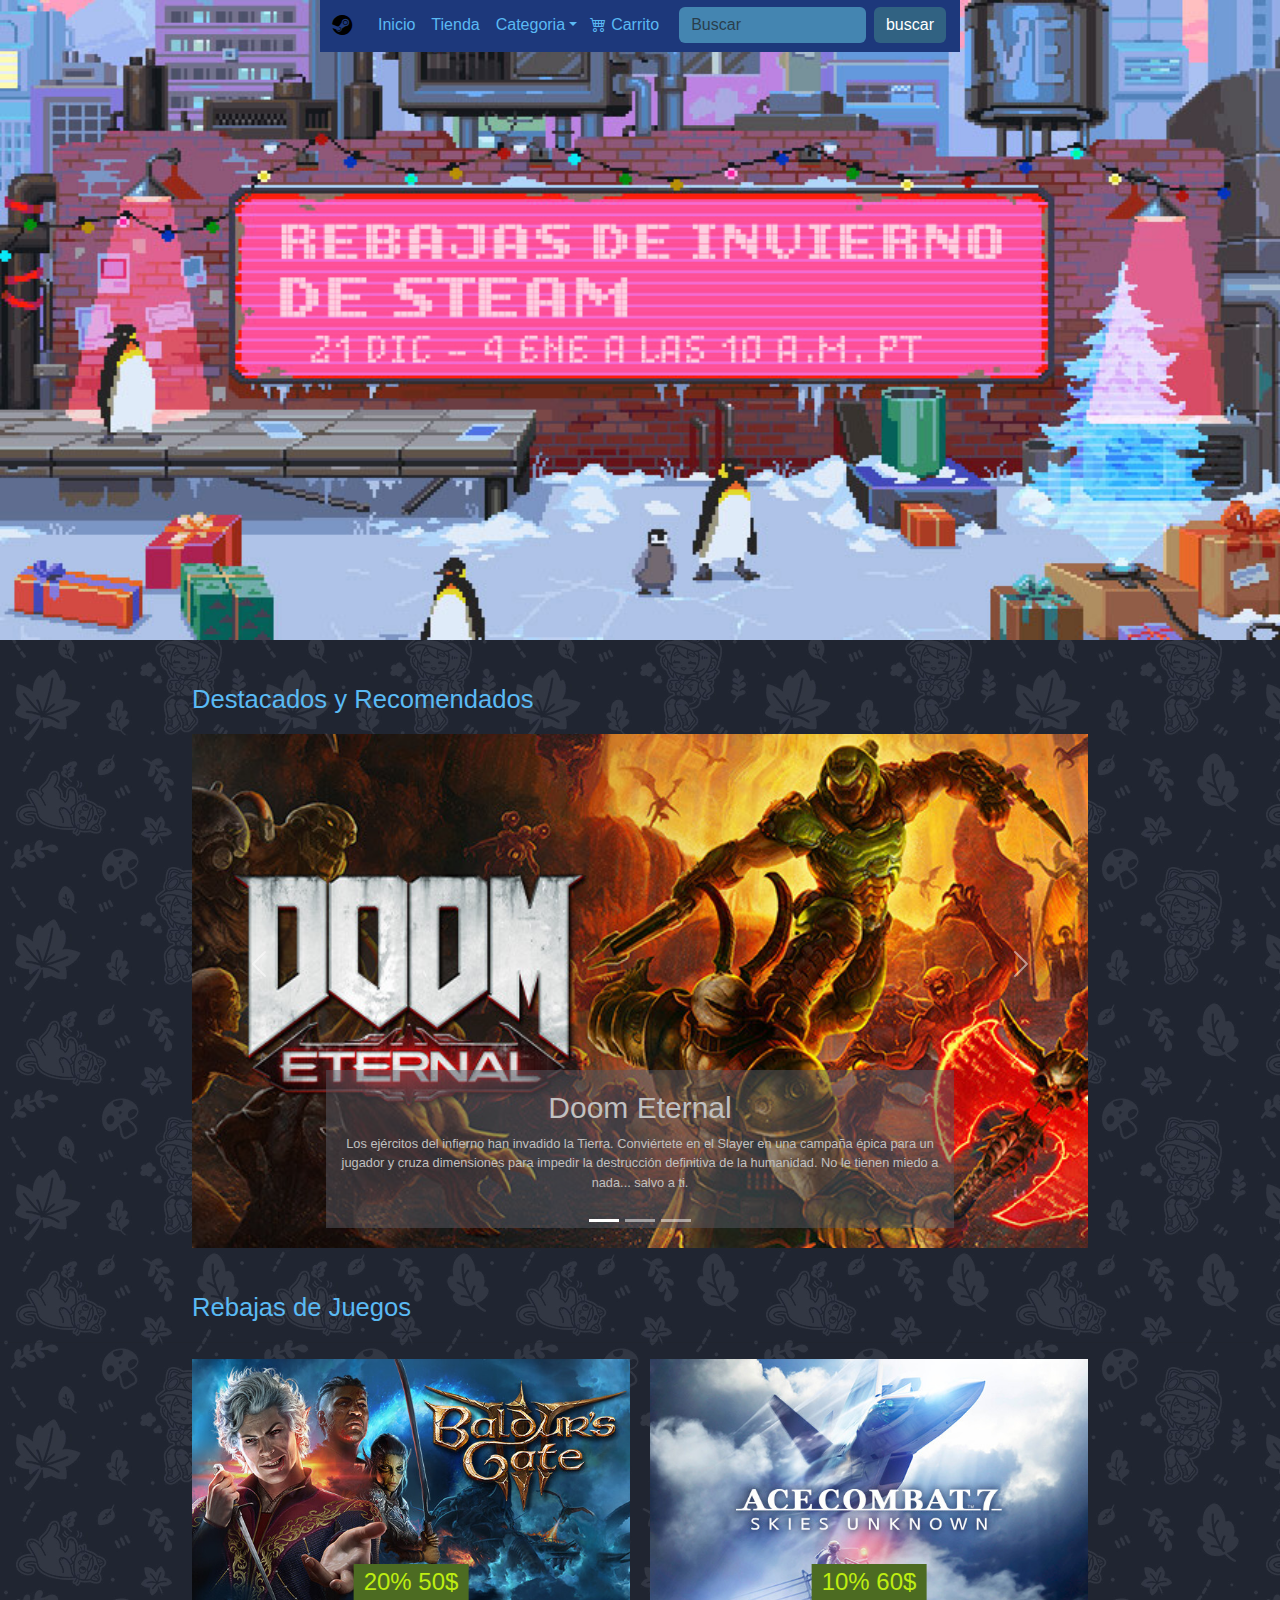
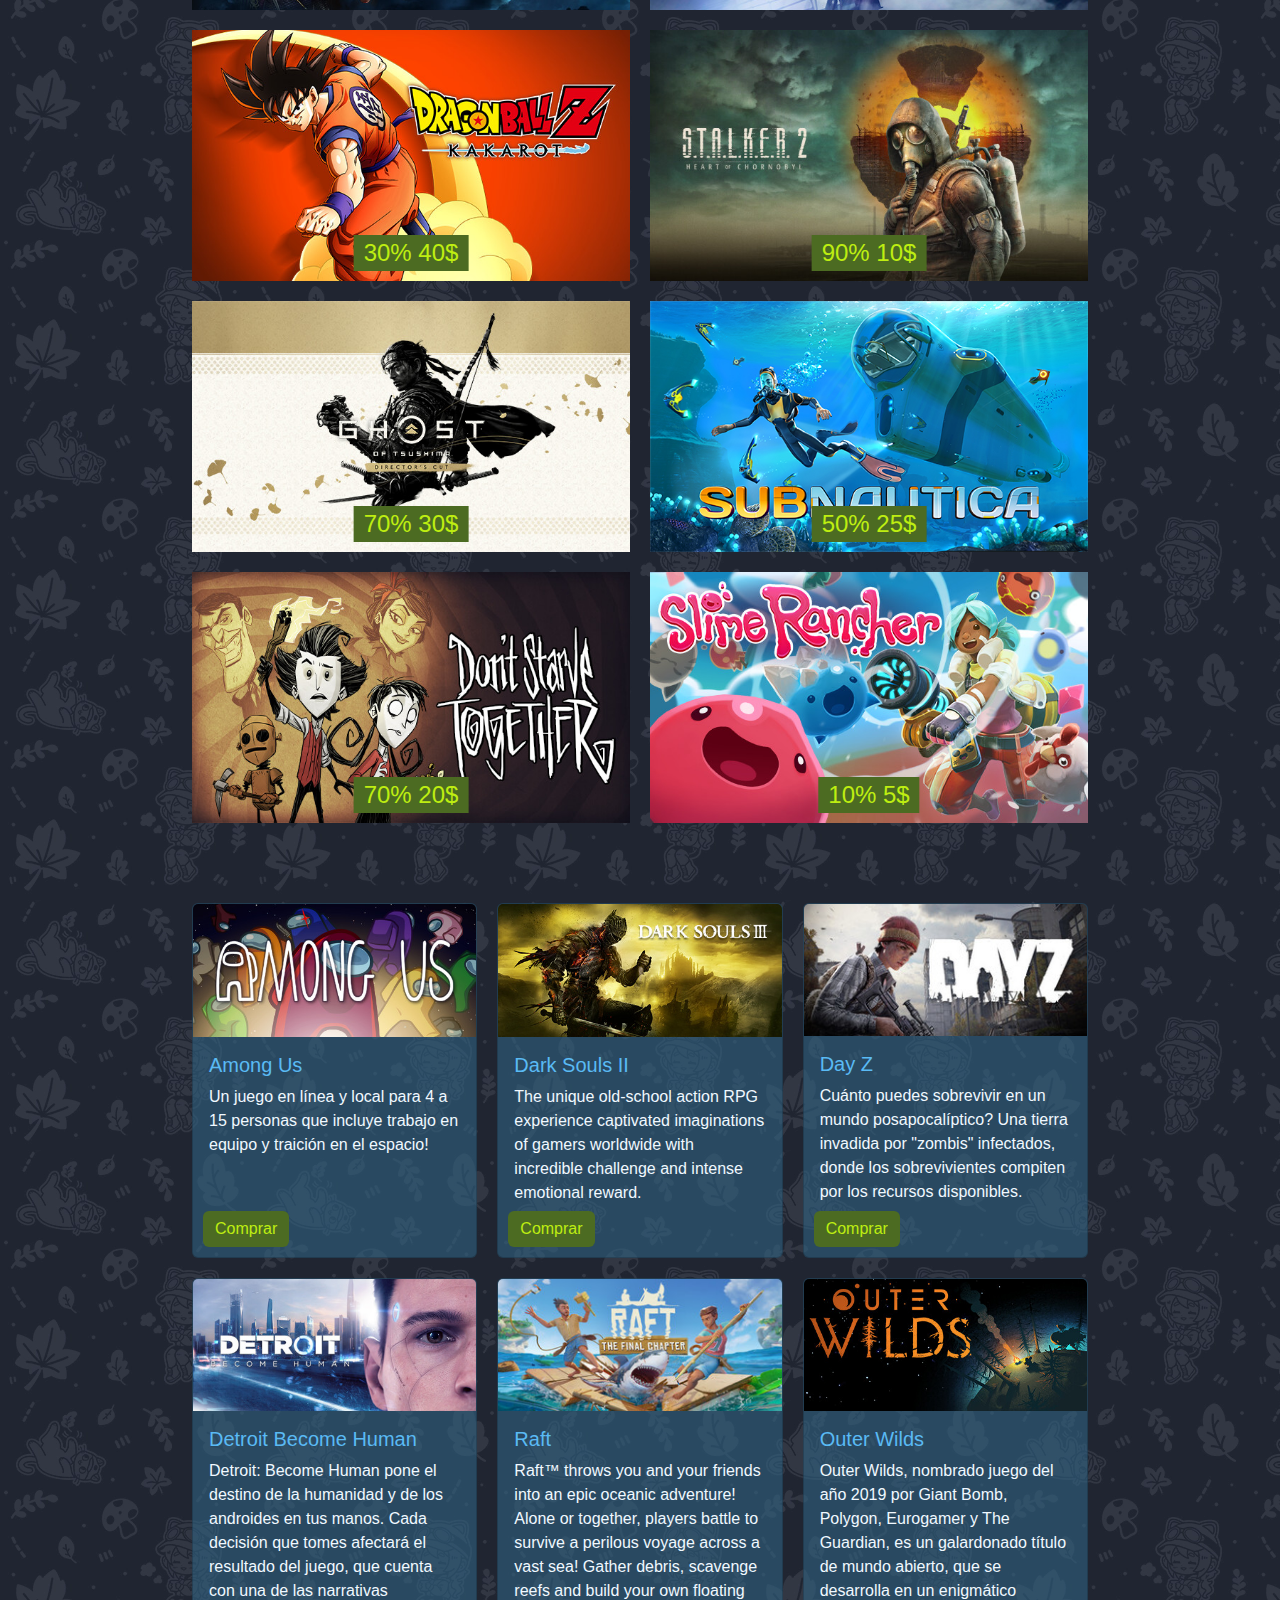
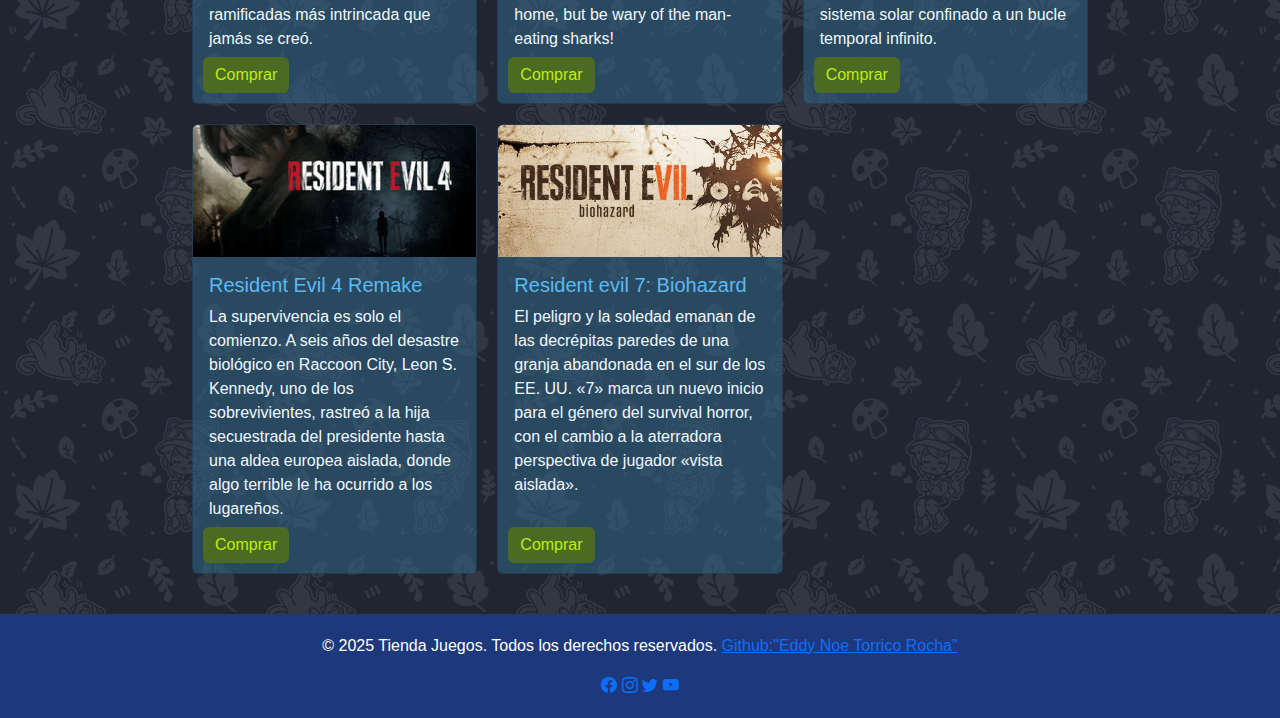
==== commit 3f4d5d7e: "mejoras" ====
--- a/pagina 1/index.html
+++ b/pagina 1/index.html
@@ -12,84 +12,85 @@
     <header >
       <div class="img-nav">
         <img src="imagenes/fc04a7b2f7f8565c38b4b41fa3c854e7c678fc56.jpg" class="img-fluid" alt="...">
-       <nav class="navbar navbar-expand-lg bg-body-tertiary" >
-        <div class="container-fluid" style="background:  rgb(29, 56, 123);">
-          <a class="navbar-brand" href="#"><i class="bi bi-steam"></i></a>
-          <button class="navbar-toggler" type="button" data-bs-toggle="collapse" data-bs-target="#navbarSupportedContent" aria-controls="navbarSupportedContent" aria-expanded="false" aria-label="Toggle navigation">
-            <span class="navbar-toggler-icon"></span>
+        <nav class="navbar navbar-expand-lg bg-body-tertiary" >
+          <div class="container-fluid">
+            <a class="navbar-brand" href="#"><i class="bi bi-steam"></i></a>
+            <button class="navbar-toggler" type="button" data-bs-toggle="collapse" data-bs-target="#navbarSupportedContent" aria-controls="navbarSupportedContent" aria-expanded="false" aria-label="Toggle navigation">
+              <span class="navbar-toggler-icon"></span>
+            </button>
+            <div class="collapse navbar-collapse" id="navbarSupportedContent" style="background-color: rgb(29, 56, 123); padding: 2px;">
+              <ul class="navbar-nav me-auto mb-2 mb-lg-0">
+                <li class="nav-item">
+                  <a class="nav-link active" aria-current="page" href="#" style="color: rgb(90, 186, 244);">Inicio</a>
+                </li>
+                <li class="nav-item">
+                  <a class="nav-link" href="#" style="color: rgb(90, 186, 244);">Tienda</a>
+                </li>
+                <li class="nav-item dropdown">
+                  <a class="nav-link dropdown-toggle" href="#" role="button" data-bs-toggle="dropdown" aria-expanded="false" style="color: rgb(90, 186, 244);">Categoria</a>
+                  <ul class="dropdown-menu">
+                    <li><a class="dropdown-item" href="#" style="color: aliceblue;">Acción</a></li>
+                    <li><a class="dropdown-item" href="#" style="color: aliceblue;">Terror</a></li>
+                    <li><a class="dropdown-item" href="#" style="color: aliceblue;">Estrategia</a></li>
+                    <li><a class="dropdown-item" href="#" style="color: aliceblue;">Aventura</a></li>
+                    <li><a class="dropdown-item" href="#" style="color: aliceblue;">Rol</a></li>
+                  </ul>
+                </li>
+              </ul>
+              <a href="" style="display: flex; padding-right: 20px; text-decoration: none; color: rgb(90, 186, 244);"><i class="bi bi-cart4" style="padding: 0 5px;"></i>Carrito</a>
+              <form class="d-flex" role="search">
+                <input class="form-control me-2" type="search" placeholder="Buscar" aria-label="Search" style="background: rgb(68, 133, 177); border: none;">
+                <button class="btn btn-outline-success" type="submit">buscar</button>
+              </form>
+            </div>
+          </div>
+        </nav>
+      </div>
+    </header>
+
+    <section id="section1">
+      <div id="carouselExampleCaptions" class="carousel slide">
+        <p>Destacados y Recomendados</p>
+          <div class="carousel-indicators">
+            <button type="button" data-bs-target="#carouselExampleCaptions" data-bs-slide-to="0" class="active" aria-current="true" aria-label="Slide   1"></button>
+            <button type="button" data-bs-target="#carouselExampleCaptions" data-bs-slide-to="1" aria-label="Slide 2"></button>
+            <button type="button" data-bs-target="#carouselExampleCaptions" data-bs-slide-to="2" aria-label="Slide 3"></button>
+          </div>
+          <div class="carousel-inner">
+            <div class="carousel-item active">
+              <img src="imagenes/doom.jpg" class="d-block w-100" alt="...">
+              <div class="carousel-caption d-none d-md-block" style="background-color: rgb(85, 90, 100, 0.5);">
+                <h5>Doom Eternal</h5>
+                <p >Los ejércitos del infierno han invadido la Tierra. Conviértete en el Slayer en una campaña épica para un jugador y cruza dimensiones para impedir la destrucción definitiva de la humanidad. No le tienen miedo a nada... salvo a ti.</p>
+              </div>
+            </div>
+            <div class="carousel-item">
+              <img src="imagenes/baldurs.jpg" class="d-block w-100" alt="...">
+              <div class="carousel-caption d-none d-md-block" style="background-color: rgb(85, 90, 100, 0.5);">
+                <h5>Baldurs Gate 3</h5>
+                <p>Baldur’s Gate 3 is a story-rich, party-based RPG set in the universe of Dungeons & Dragons, where your choices shape a tale of fellowship and betrayal, survival and sacrifice, and the lure of absolute power.</p>
+              </div>
+            </div>
+            <div class="carousel-item">
+              <img src="imagenes/helldivers.jpg" class="d-block w-100" alt="...">
+              <div class="carousel-caption d-none d-md-block" style="background-color: rgb(85, 90, 100, 0.5);">
+                <h5>Hell divers II</h5>
+                <p>La última línea ofensiva de la galaxia. Enlístate en los Helldivers y únete a la lucha por la libertad en una galaxia hostil en este juego de disparos en tercera persona frenético y feroz.</p>
+              </div>
+            </div>
+          </div>
+          <button class="carousel-control-prev" type="button" data-bs-target="#carouselExampleCaptions" data-bs-slide="prev">
+            <span class="carousel-control-prev-icon" aria-hidden="true"></span>
+            <span class="visually-hidden">Previous</span>
           </button>
-          <div class="collapse navbar-collapse" id="navbarSupportedContent" style="background-color: rgb(29, 56, 123); padding: 2px;">
-            <ul class="navbar-nav me-auto mb-2 mb-lg-0">
-              <li class="nav-item">
-                <a class="nav-link active" aria-current="page" href="#" style="color: rgb(90, 186, 244);">Inicio</a>
-              </li>
-              <li class="nav-item">
-                <a class="nav-link" href="#" style="color: rgb(90, 186, 244);">Tienda</a>
-              </li>
-              <li class="nav-item dropdown">
-                <a class="nav-link dropdown-toggle" href="#" role="button" data-bs-toggle="dropdown" aria-expanded="false" style="color: rgb(90, 186, 244);">
-                  Categoria
-                </a>
-                <ul class="dropdown-menu">
-                  <li><a class="dropdown-item" href="#" style="color: aliceblue;">Acción</a></li>
-                  <li><a class="dropdown-item" href="#" style="color: aliceblue;">Terror</a></li>
-                  <li><a class="dropdown-item" href="#" style="color: aliceblue;">Estrategia</a></li>
-                  <li><a class="dropdown-item" href="#" style="color: aliceblue;">Aventura</a></li>
-                  <li><a class="dropdown-item" href="#" style="color: aliceblue;">Rol</a></li>
-                </ul>
-              </li>
-            </ul>
-            <a href="" style="display: flex; padding-right: 20px; text-decoration: none; color: rgb(90, 186, 244);"><i class="bi bi-cart4" style="padding: 0 5px;"></i>Carrito</a>
-            <form class="d-flex" role="search">
-              <input class="form-control me-2" type="search" placeholder="Buscar" aria-label="Search" style="background: rgb(68, 133, 177); border: none;">
-              <button class="btn btn-outline-success" type="submit">buscar</button>
-            </form>
-          </div>
-        </div>
-      </nav>
-      </div>
-    </header>
-    
-    <div id="carouselExampleCaptions" class="carousel slide">
-      <p>Destacados y Recomendados</p>
-        <div class="carousel-indicators">
-          <button type="button" data-bs-target="#carouselExampleCaptions" data-bs-slide-to="0" class="active" aria-current="true" aria-label="Slide 1"></button>
-          <button type="button" data-bs-target="#carouselExampleCaptions" data-bs-slide-to="1" aria-label="Slide 2"></button>
-          <button type="button" data-bs-target="#carouselExampleCaptions" data-bs-slide-to="2" aria-label="Slide 3"></button>
-        </div>
-        <div class="carousel-inner">
-          <div class="carousel-item active">
-            <img src="imagenes/doom.jpg" class="d-block w-100" alt="...">
-            <div class="carousel-caption d-none d-md-block" style="background-color: rgb(85, 90, 100, 0.5);">
-              <h5>Doom Eternal</h5>
-              <p >Los ejércitos del infierno han invadido la Tierra. Conviértete en el Slayer en una campaña épica para un jugador y cruza dimensiones para impedir la destrucción definitiva de la humanidad. No le tienen miedo a nada... salvo a ti.</p>
-            </div>
-          </div>
-          <div class="carousel-item">
-            <img src="imagenes/baldurs.jpg" class="d-block w-100" alt="...">
-            <div class="carousel-caption d-none d-md-block" style="background-color: rgb(85, 90, 100, 0.5);">
-              <h5>Baldurs Gate 3</h5>
-              <p>Baldur’s Gate 3 is a story-rich, party-based RPG set in the universe of Dungeons & Dragons, where your choices shape a tale of fellowship and betrayal, survival and sacrifice, and the lure of absolute power.</p>
-            </div>
-          </div>
-          <div class="carousel-item">
-            <img src="imagenes/helldivers.jpg" class="d-block w-100" alt="...">
-            <div class="carousel-caption d-none d-md-block" style="background-color: rgb(85, 90, 100, 0.5);">
-              <h5>Hell divers II</h5>
-              <p>La última línea ofensiva de la galaxia. Enlístate en los Helldivers y únete a la lucha por la libertad en una galaxia hostil en este juego de disparos en tercera persona frenético y feroz.</p>
-            </div>
-          </div>
-        </div>
-        <button class="carousel-control-prev" type="button" data-bs-target="#carouselExampleCaptions" data-bs-slide="prev">
-          <span class="carousel-control-prev-icon" aria-hidden="true"></span>
-          <span class="visually-hidden">Previous</span>
-        </button>
-        <button class="carousel-control-next" type="button" data-bs-target="#carouselExampleCaptions" data-bs-slide="next">
-          <span class="carousel-control-next-icon" aria-hidden="true"></span>
-          <span class="visually-hidden">Next</span>
-        </button>
-    </div>
-
+          <button class="carousel-control-next" type="button" data-bs-target="#carouselExampleCaptions" data-bs-slide="next">
+            <span class="carousel-control-next-icon" aria-hidden="true"></span>
+            <span class="visually-hidden">Next</span>
+          </button>
+      </div>
+    </section>
+
+    <section id="section2">
       <p class="rebaja">Rebajas de Juegos</p>
       <hr>
       <div class="imagenes-juegos">
@@ -133,88 +134,98 @@
           <div class="texto-imagen">10% 5$</div>
         </div>        
       </div>
-
+    </section>
+
+    <section id="section3">
       <div class="info-img">
-       <div class="card" style="background-color: rgb(49, 98, 130, 0.6);">
-        <img src="imagenes/among_us.jpg" class="card-img-top" alt="...">
-        <div class="card-body" style="color: rgb(90, 186, 244);">
-          <h5 class="card-title">Among Us</h5>
-          <p class="card-text" style="color: aliceblue;">Un juego en línea y local para 4 a 15 personas que incluye trabajo en equipo y traición en el espacio!</p>
-          <a href="#" class="btn btn-primary" style="background: rgb(76, 107, 34); border: none; color:rgb(190, 238, 17);">Comprar</a>
-        </div>
-      </div>
-       <div class="card" style="background-color: rgb(49, 98, 130, 0.6);">
-        <img src="imagenes/banners/dark_souls.jpg" class="card-img-top" alt="...">
-        <div class="card-body" style="color: rgb(90, 186, 244);">
-          <h5 class="card-title">Dark Souls II</h5>
-          <p class="card-text" style="color: aliceblue;">The unique old-school action RPG experience captivated imaginations of gamers worldwide with incredible challenge and intense emotional reward.</p>
-          <a href="#" class="btn btn-primary" style="background: rgb(76, 107, 34); border: none; color:rgb(190, 238, 17);">Comprar</a>
-        </div>
-      </div>
-       <div class="card" style="background-color: rgb(49, 98, 130, 0.6);">
-        <img src="imagenes/banners/dayz.jpg" class="card-img-top" alt="...">
-        <div class="card-body" style="color: rgb(90, 186, 244);">
-          <h5 class="card-title">Day Z</h5>
-          <p class="card-text" style="color: aliceblue;">Cuánto puedes sobrevivir en un mundo posapocalíptico? Una tierra invadida por "zombis" infectados, donde los sobrevivientes compiten por los recursos disponibles.</p>
-          <a href="#" class="btn btn-primary" style="background: rgb(76, 107, 34); border: none; color:rgb(190, 238, 17);">Comprar</a>
-        </div>
-      </div>
-       <div class="card" style="background-color: rgb(49, 98, 130, 0.6);">
-        <img src="imagenes/banners/detroit.jpg" class="card-img-top" alt="...">
-        <div class="card-body" style="color: rgb(90, 186, 244);">
-          <h5 class="card-title">Detroit Become Human</h5>
-          <p class="card-text" style="color: aliceblue;">Detroit: Become Human pone el destino de la humanidad y de los androides en tus manos. Cada decisión que tomes afectará el resultado del juego, que cuenta con una de las narrativas ramificadas más intrincada que jamás se creó.
-          </p>
-          <a href="#" class="btn btn-primary" style="background: rgb(76, 107, 34); border: none; color:rgb(190, 238, 17);">Comprar</a>
-        </div>
-      </div>
-       <div class="card" style="background-color: rgb(49, 98, 130, 0.6);">
-        <img src="imagenes/banners/header_292x136 (2).jpg" class="card-img-top" alt="...">
-        <div class="card-body" style="color: rgb(90, 186, 244);">
-          <h5 class="card-title">Raft</h5>
-          <p class="card-text" style="color: aliceblue;">Raft™ throws you and your friends into an epic oceanic adventure! Alone or together, players battle to survive a perilous voyage across a vast sea! Gather debris, scavenge reefs and build your own floating home, but be wary of the man-eating sharks!</p>
-          <a href="#" class="btn btn-primary" style="background: rgb(76, 107, 34); border: none; color:rgb(190, 238, 17);">Comprar</a>
-        </div>
-      </div>
-       <div class="card" style="background-color: rgb(49, 98, 130, 0.6);">
-        <img src="imagenes/banners/outer wilds.jpg" class="card-img-top" alt="...">
-        <div class="card-body" style="color: rgb(90, 186, 244);">
-          <h5 class="card-title">Outer Wilds</h5>
-          <p class="card-text" style="color: aliceblue;">Outer Wilds, nombrado juego del año 2019 por Giant Bomb, Polygon, Eurogamer y The Guardian, es un galardonado título de mundo abierto, que se desarrolla en un enigmático sistema solar confinado a un bucle temporal infinito.</p>
-          <a href="#" class="btn btn-primary" style="background: rgb(76, 107, 34); border: none; color:rgb(190, 238, 17);">Comprar</a>
-        </div>
-      </div>
-       <div class="card" style="background-color: rgb(49, 98, 130, 0.6);">
-        <img src="imagenes/banners/resident evil 4.jpg" class="card-img-top" alt="...">
-        <div class="card-body" style="color: rgb(90, 186, 244);">
-          <h5 class="card-title">Resident Evil 4 Remake</h5>
-          <p class="card-text" style="color: aliceblue;">La supervivencia es solo el comienzo. A seis años del desastre biológico en Raccoon City, Leon S. Kennedy, uno de los sobrevivientes, rastreó a la hija secuestrada del presidente hasta una aldea europea aislada, donde algo terrible le ha ocurrido a los lugareños.</p>
-          <a href="#" class="btn btn-primary" style="background: rgb(76, 107, 34); border: none; color:rgb(190, 238, 17);">Comprar</a>
-        </div>
-      </div>
-       <div class="card" style="background-color: rgb(49, 98, 130, 0.6);">
-        <img src="imagenes/banners/resident_evil.jpg" class="card-img-top" alt="...">
-        <div class="card-body" style="color: rgb(90, 186, 244);">
-          <h5 class="card-title">Resident evil 7: Biohazard</h5>
-          <p class="card-text" style="color: aliceblue;">El peligro y la soledad emanan de las decrépitas paredes de una granja abandonada en el sur de los EE. UU. «7» marca un nuevo inicio para el género del survival horror, con el cambio a la aterradora perspectiva de jugador «vista aislada». </p>
-          <a href="#" class="btn btn-primary" style="background: rgb(76, 107, 34); border: none; color:rgb(190, 238, 17);">Comprar</a>
-        </div>
-      </div>
-      </div>
+        <div class="card" style="background-color: rgb(49, 98, 130, 0.6);">
+          <img src="imagenes/among_us.jpg" class="card-img-top" alt="...">
+          <div class="card-body" style="color: rgb(90, 186, 244);">
+            <h5 class="card-title">Among Us</h5>
+            <p class="card-text" style="color: aliceblue;">Un juego en línea y local para 4 a 15 personas que incluye trabajo en equipo y traición en el espacio!</p>
+            <a href="#" class="btn btn-primary" style="background: rgb(76, 107, 34); border: none; color:rgb(190, 238, 17);">Comprar</a>
+          </div>
+        </div>
+
+        <div class="card" style="background-color: rgb(49, 98, 130, 0.6);">
+          <img src="imagenes/banners/dark_souls.jpg" class="card-img-top" alt="...">
+          <div class="card-body" style="color: rgb(90, 186, 244);">
+            <h5 class="card-title">Dark Souls II</h5>
+            <p class="card-text" style="color: aliceblue;">The unique old-school action RPG experience captivated imaginations of gamers worldwide with incredible challenge and intense emotional reward.</p>
+            <a href="#" class="btn btn-primary" style="background: rgb(76, 107, 34); border: none; color:rgb(190, 238, 17);">Comprar</a>
+          </div>
+        </div>
+
+        <div class="card" style="background-color: rgb(49, 98, 130, 0.6);">
+          <img src="imagenes/banners/dayz.jpg" class="card-img-top" alt="...">
+          <div class="card-body" style="color: rgb(90, 186, 244);">
+            <h5 class="card-title">Day Z</h5>
+            <p class="card-text" style="color: aliceblue;">Cuánto puedes sobrevivir en un mundo posapocalíptico? Una tierra invadida por "zombis" infectados, donde los sobrevivientes compiten por los recursos disponibles.</p>
+            <a href="#" class="btn btn-primary" style="background: rgb(76, 107, 34); border: none; color:rgb(190, 238, 17);">Comprar</a>
+          </div>
+        </div>
+
+        <div class="card" style="background-color: rgb(49, 98, 130, 0.6);">
+          <img src="imagenes/banners/detroit.jpg" class="card-img-top" alt="...">
+          <div class="card-body" style="color: rgb(90, 186, 244);">
+            <h5 class="card-title">Detroit Become Human</h5>
+            <p class="card-text" style="color: aliceblue;">Detroit: Become Human pone el destino de la humanidad y de los androides en tus manos. Cada decisión que tomes afectará el resultado del juego, que cuenta con una de las narrativas ramificadas más intrincada que jamás se creó.
+            </p>
+            <a href="#" class="btn btn-primary" style="background: rgb(76, 107, 34); border: none; color:rgb(190, 238, 17);">Comprar</a>
+          </div>
+        </div>
+        
+        <div class="card" style="background-color: rgb(49, 98, 130, 0.6);">
+          <img src="imagenes/banners/header_292x136 (2).jpg" class="card-img-top" alt="...">
+          <div class="card-body" style="color: rgb(90, 186, 244);">
+            <h5 class="card-title">Raft</h5>
+            <p class="card-text" style="color: aliceblue;">Raft™ throws you and your friends into an epic oceanic adventure! Alone or together, players battle to survive a perilous voyage across a vast sea! Gather debris, scavenge reefs and build your own floating home, but be wary of the man-eating sharks!</p>
+            <a href="#" class="btn btn-primary" style="background: rgb(76, 107, 34); border: none; color:rgb(190, 238, 17);">Comprar</a>
+          </div>
+        </div>
+
+        <div class="card" style="background-color: rgb(49, 98, 130, 0.6);">
+          <img src="imagenes/banners/outer wilds.jpg" class="card-img-top" alt="...">
+          <div class="card-body" style="color: rgb(90, 186, 244);">
+            <h5 class="card-title">Outer Wilds</h5>
+            <p class="card-text" style="color: aliceblue;">Outer Wilds, nombrado juego del año 2019 por Giant Bomb, Polygon, Eurogamer y The Guardian, es un galardonado título de mundo abierto, que se desarrolla en un enigmático sistema solar confinado a un bucle temporal infinito.</p>
+            <a href="#" class="btn btn-primary" style="background: rgb(76, 107, 34); border: none; color:rgb(190, 238, 17);">Comprar</a>
+          </div>
+        </div>
+
+        <div class="card" style="background-color: rgb(49, 98, 130, 0.6);">
+          <img src="imagenes/banners/resident evil 4.jpg" class="card-img-top" alt="...">
+          <div class="card-body" style="color: rgb(90, 186, 244);">
+            <h5 class="card-title">Resident Evil 4 Remake</h5>
+            <p class="card-text" style="color: aliceblue;">La supervivencia es solo el comienzo. A seis años del desastre biológico en Raccoon City, Leon S. Kennedy, uno de los sobrevivientes, rastreó a la hija secuestrada del presidente hasta una aldea europea aislada, donde algo terrible le ha ocurrido a los lugareños.</p>
+            <a href="#" class="btn btn-primary" style="background: rgb(76, 107, 34); border: none; color:rgb(190, 238, 17);">Comprar</a>
+          </div>
+        </div>
+
+        <div class="card" style="background-color: rgb(49, 98, 130, 0.6);">
+          <img src="imagenes/banners/resident_evil.jpg" class="card-img-top" alt="...">
+          <div class="card-body" style="color: rgb(90, 186, 244);">
+            <h5 class="card-title">Resident evil 7: Biohazard</h5>
+            <p class="card-text" style="color: aliceblue;">El peligro y la soledad emanan de las decrépitas paredes de una granja abandonada en el sur de los EE. UU. «7» marca un nuevo inicio para el género del survival horror, con el cambio a la aterradora perspectiva de jugador «vista aislada». </p>
+            <a href="#" class="btn btn-primary" style="background: rgb(76, 107, 34); border: none; color:rgb(190, 238, 17);">Comprar</a>
+          </div>
+        </div>
+      </div>
+    </section>
       
-      <footer>
-        <div class="footer">
-          <div class="footer-text">
-            <p>© 2025 Tienda Juegos. Todos los derechos reservados. Todas las marcas registradas pertenecen a sus respectivos dueños.</p>
-          </div>
-          <div class="footer-icon">
-            <a href=""><i class="bi bi-facebook"></i></a>
-            <a href=""><i class="bi bi-instagram"></i></a>
-            <a href=""><i class="bi bi-twitter"></i></a>
-            <a href=""><i class="bi bi-youtube"></i></a> 
-          </div>
-        </div>
-      </footer>
+    <footer>
+      <div class="footer">
+        <div class="footer-text">
+          <p>© 2025 Tienda Juegos. Todos los derechos reservados. <a href="https://github.com/eddyNTR/paginas-web.git">Github:"Eddy Noe Torrico Rocha"</a></p>
+        </div>
+        <div class="footer-icon">
+          <a href=""><i class="bi bi-facebook"></i></a>
+          <a href=""><i class="bi bi-instagram"></i></a>
+          <a href=""><i class="bi bi-twitter"></i></a>
+          <a href=""><i class="bi bi-youtube"></i></a> 
+        </div>
+      </div>
+    </footer>
       
      
     <script 
@@ -222,5 +233,6 @@
     integrity="sha384-YvpcrYf0tY3lHB60NNkmXc5s9fDVZLESaAA55NDzOxhy9GkcIdslK1eN7N6jIeHz" 
     crossorigin="anonymous">
     </script>
+
 </body>
 </html>--- a/pagina 1/css/style.css
+++ b/pagina 1/css/style.css
@@ -96,7 +96,6 @@
     margin: 0 auto; 
     font-size: clamp(1rem, 2vw, 5rem);
 }
-
 .info-img{
     display: grid;
     grid-template-columns: repeat(auto-fit, minmax(250px, 1fr));
@@ -106,7 +105,6 @@
     width: 70%;
     margin: 0 auto;
 }
-
 footer{
     background-color:  rgb(29, 56, 123);
     color: white;
@@ -120,7 +118,6 @@
     width: 70%;
     margin: 0 auto;
 }
-
 .footer-icon>i>a{
     color: white;
     margin: 0 10px;
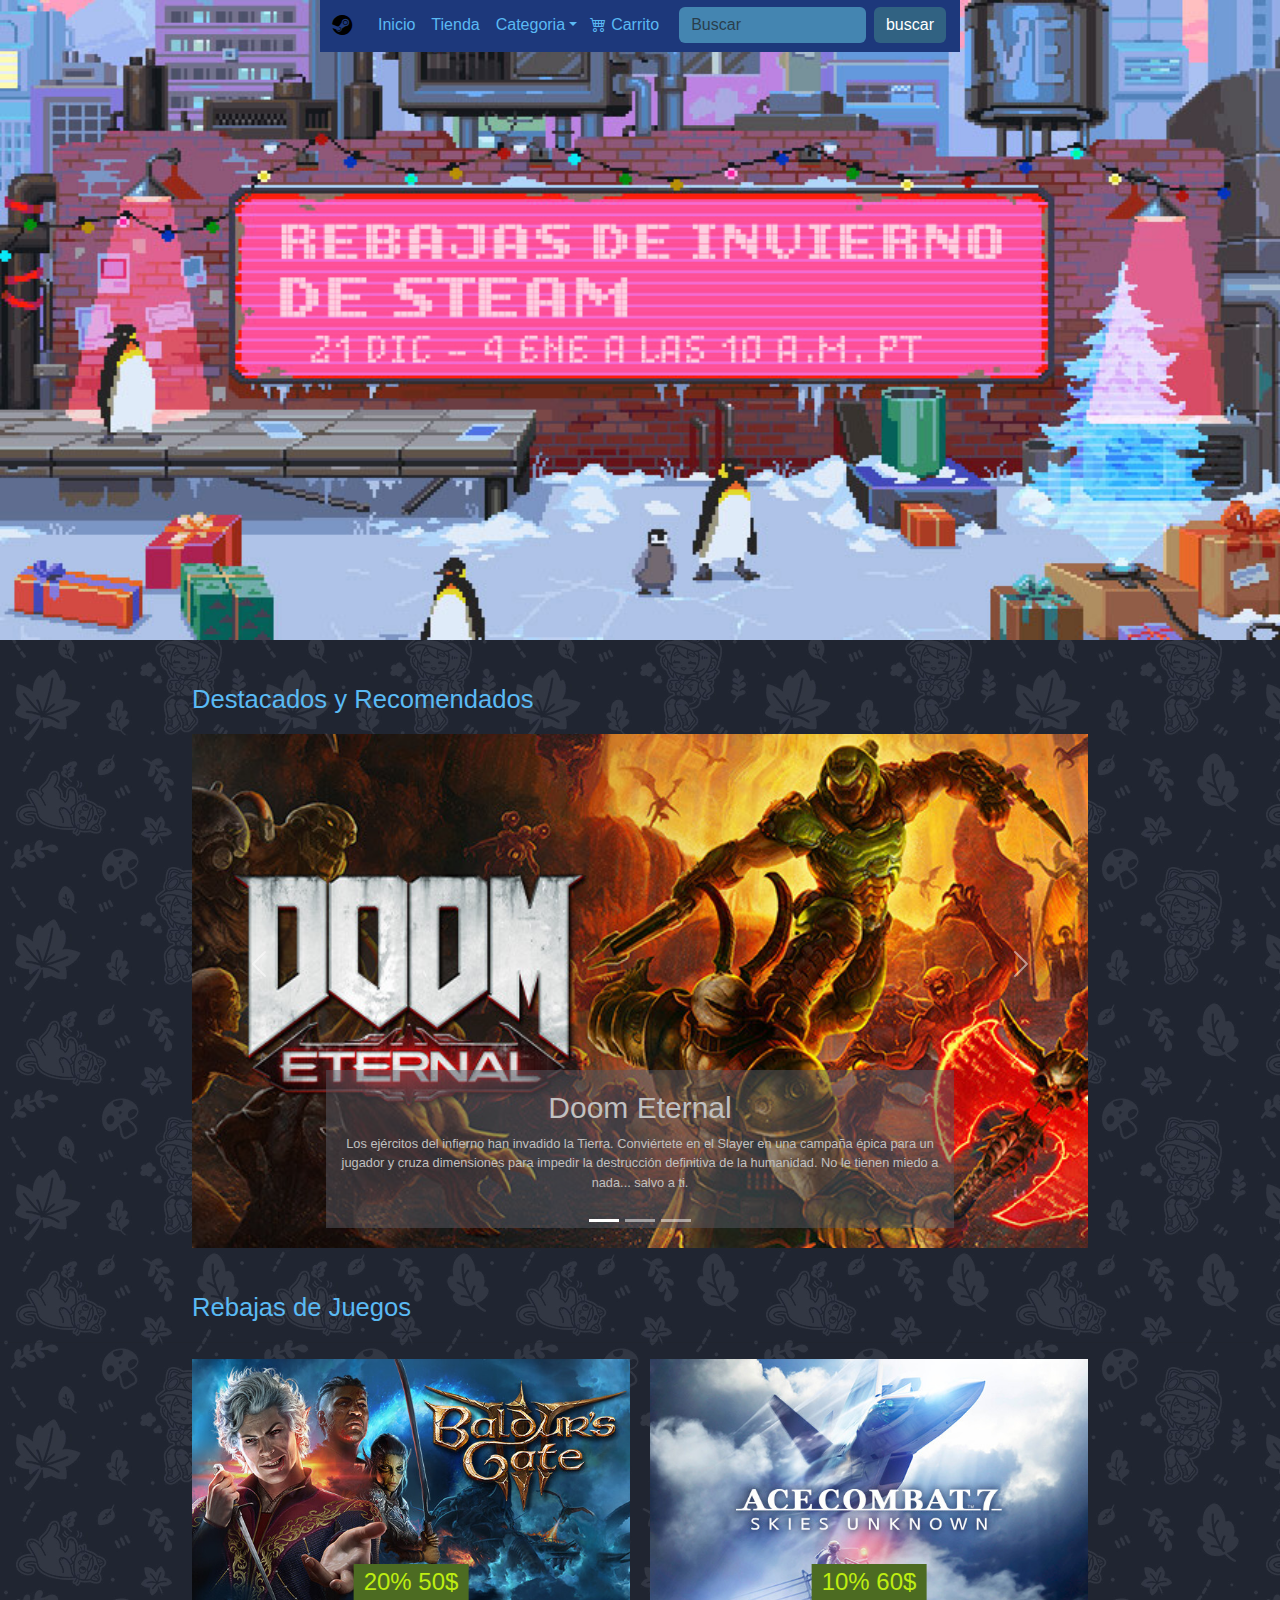
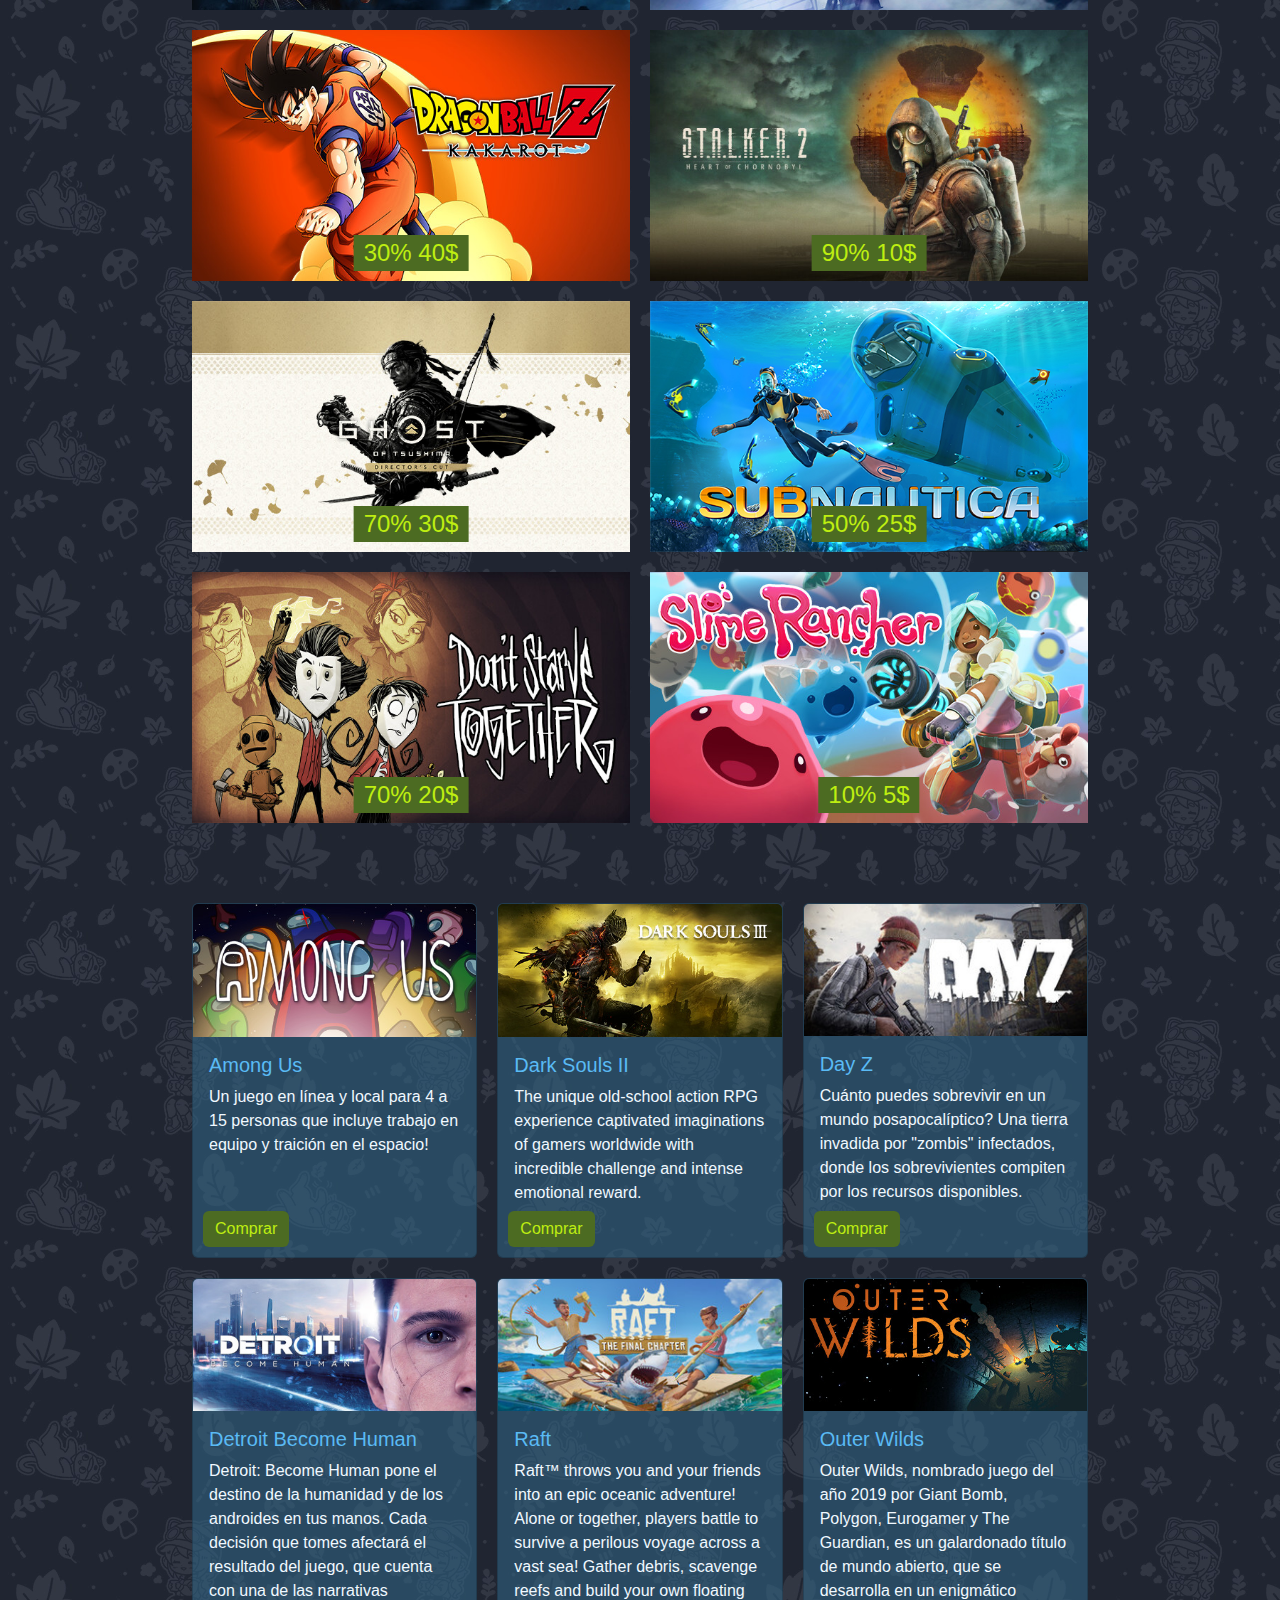
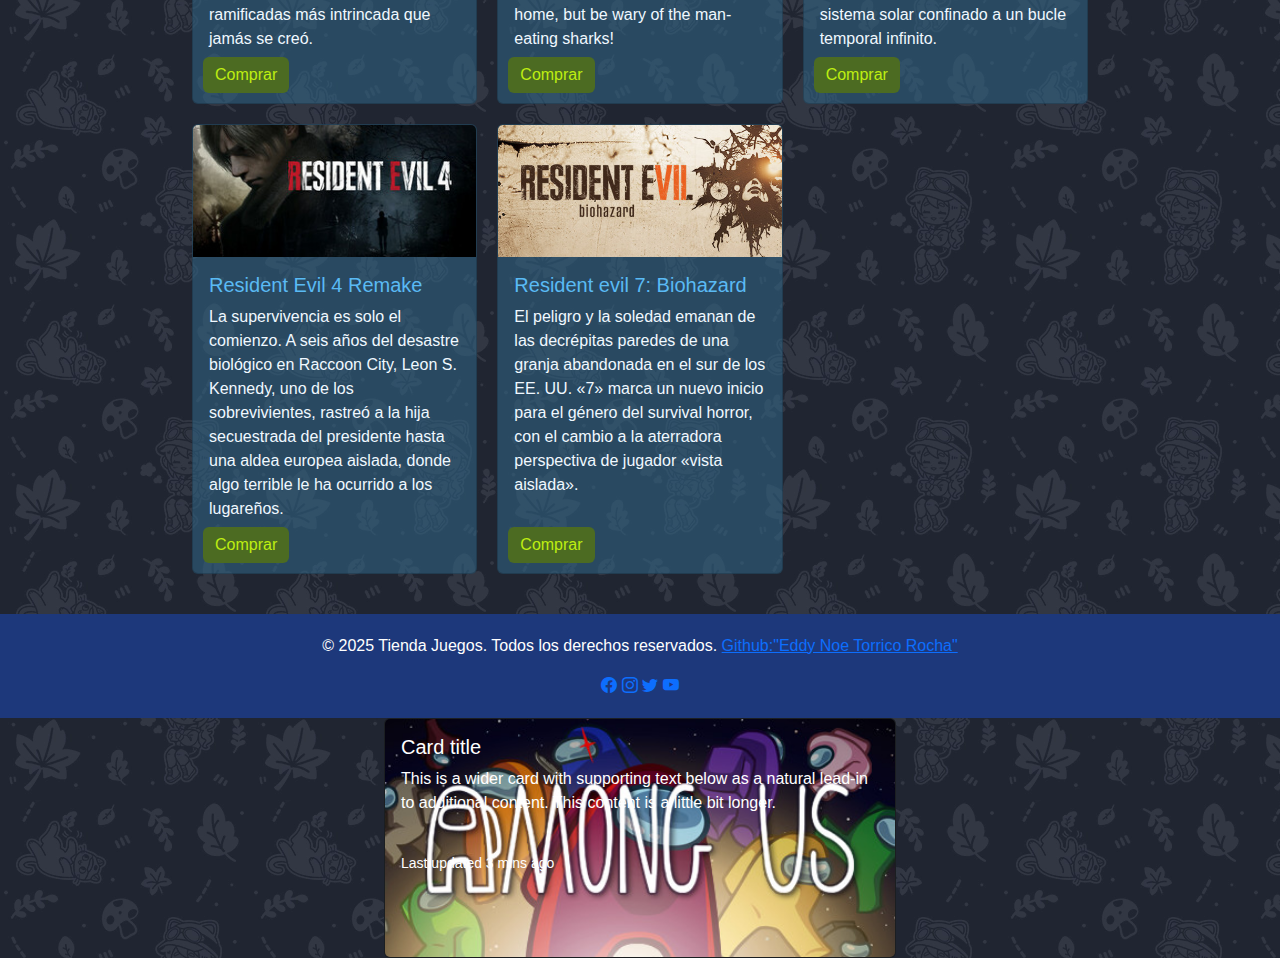
==== commit 465138df: "adicion de login" ====
--- a/pagina 1/index.html
+++ b/pagina 1/index.html
@@ -226,6 +226,15 @@
         </div>
       </div>
     </footer>
+    
+    <div class="card text-bg-dark" style="width: 40%; margin: 0 auto;">
+      <img src="imagenes/among_us.jpg" class="card-img" alt="...">
+      <div class="card-img-overlay">
+        <h5 class="card-title">Card title</h5>
+        <p class="card-text">This is a wider card with supporting text below as a natural lead-in to additional content. This content is a little bit longer.</p>
+        <p class="card-text"><small>Last updated 3 mins ago</small></p>
+      </div>
+    </div>
       
      
     <script 
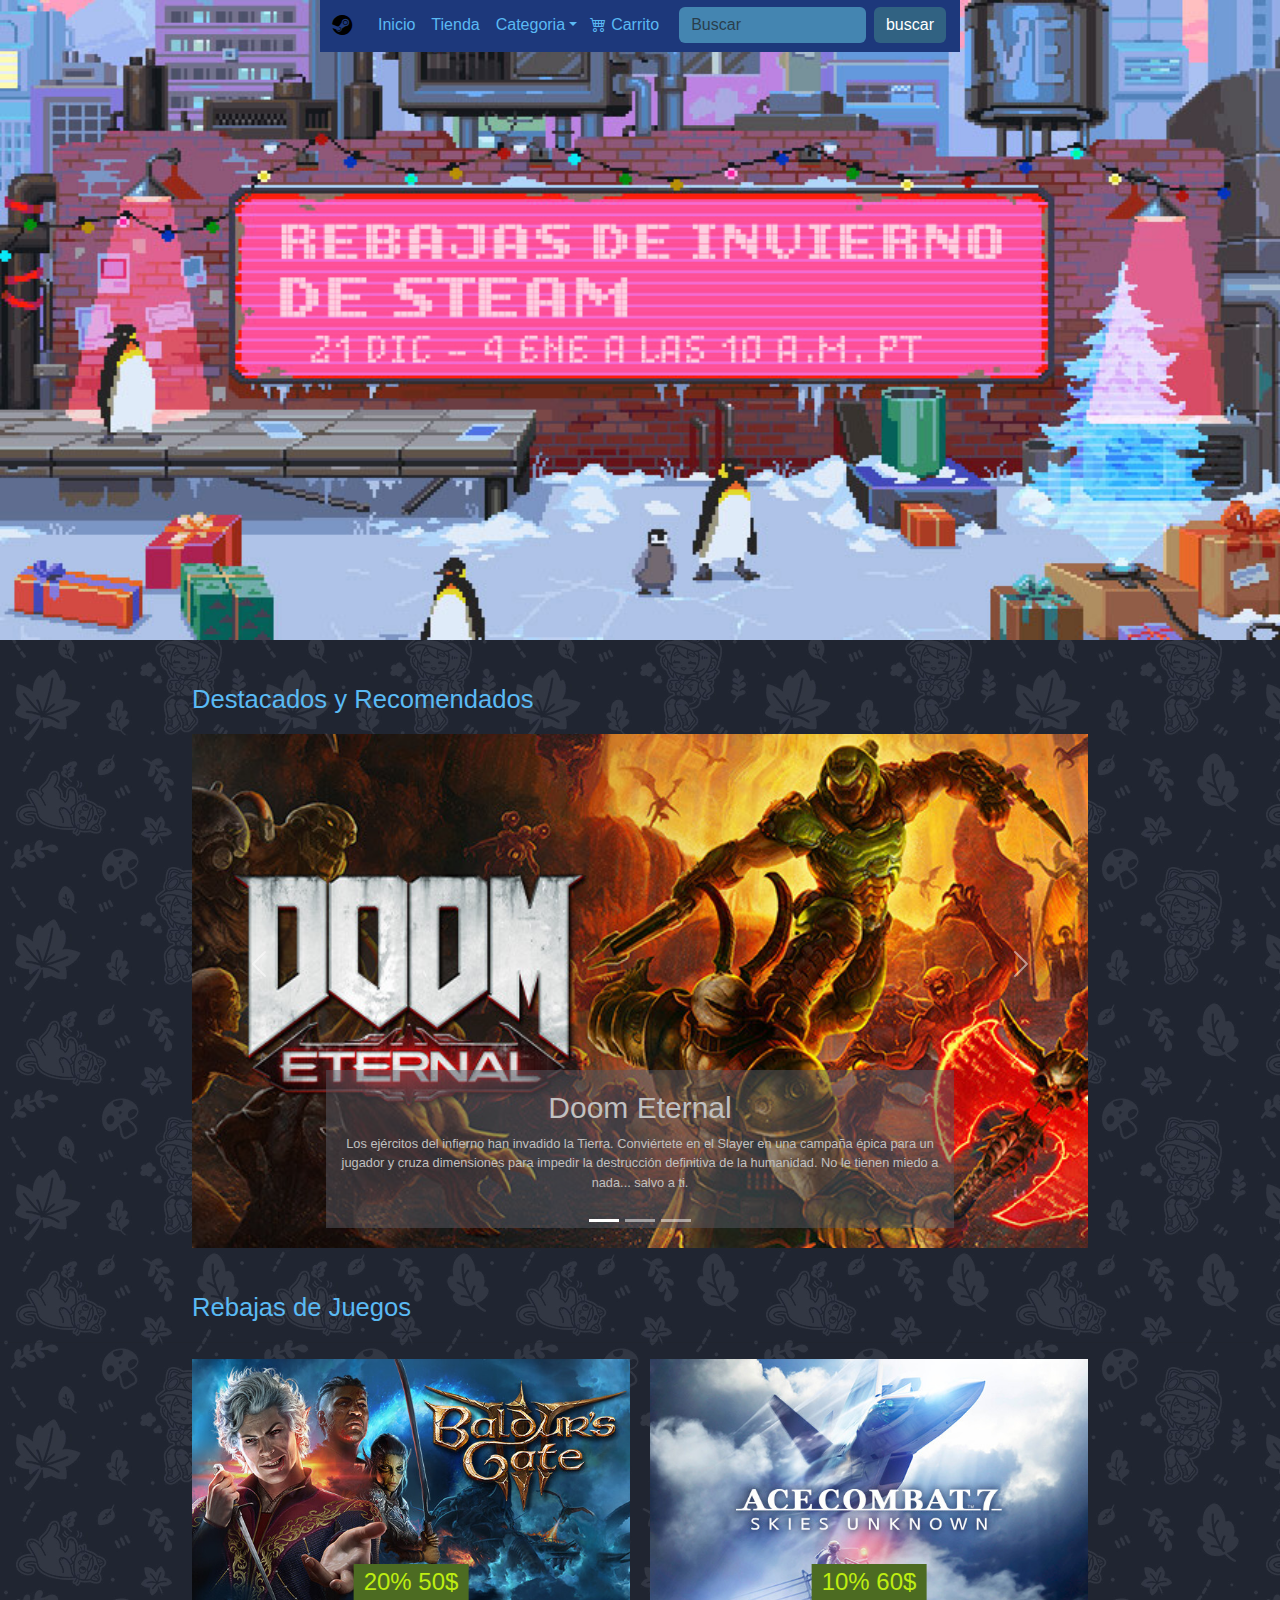
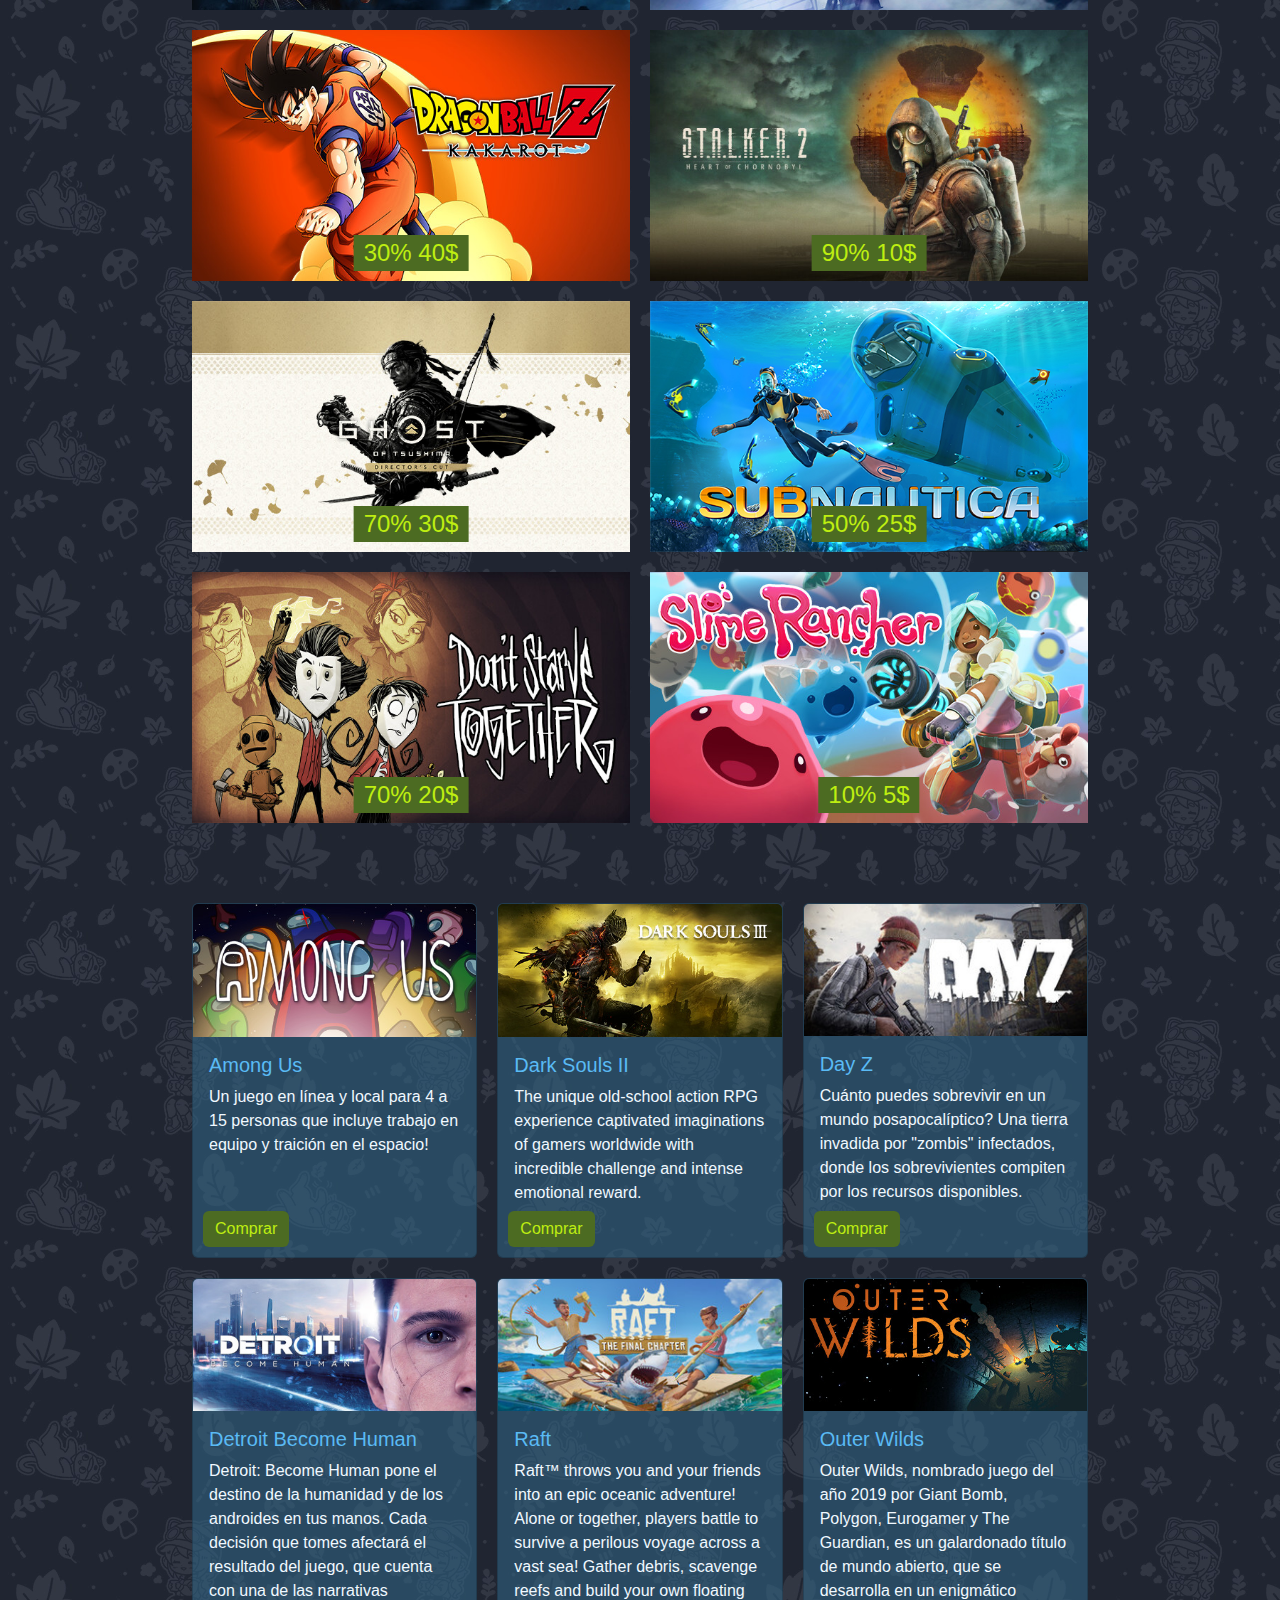
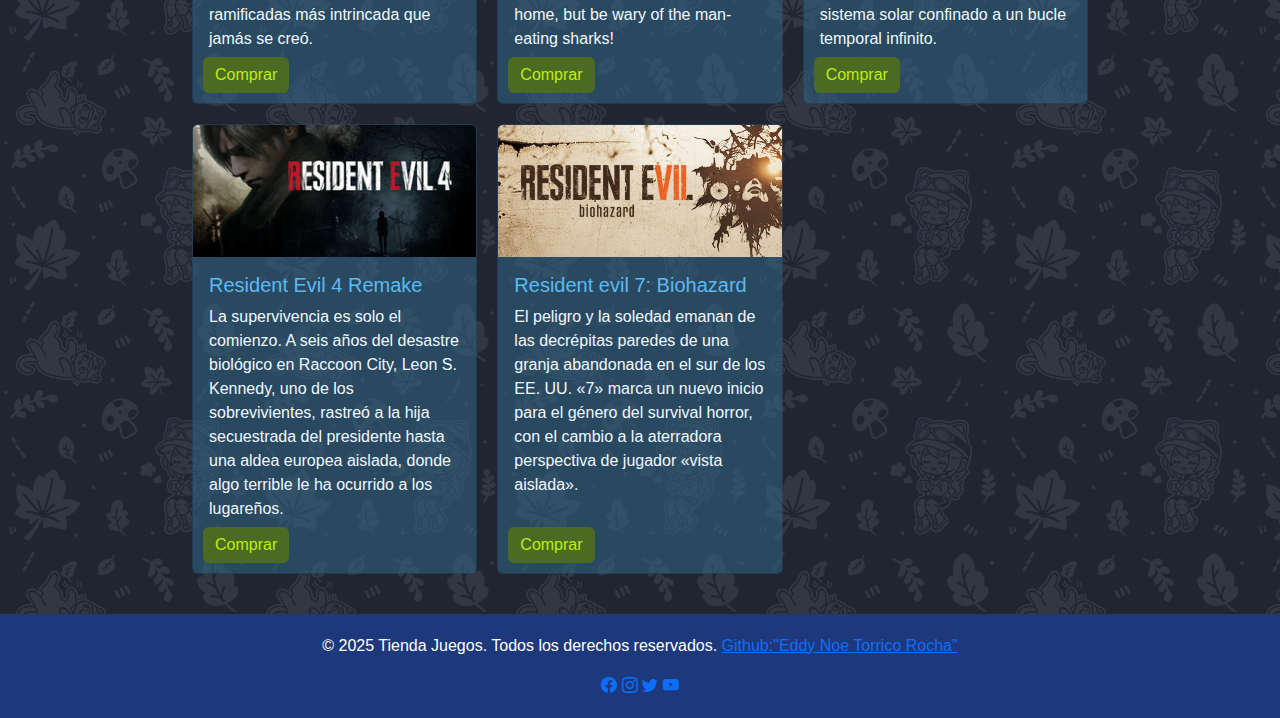
==== commit 0921273f: "mejoras" ====
--- a/pagina 1/index.html
+++ b/pagina 1/index.html
@@ -226,15 +226,6 @@
         </div>
       </div>
     </footer>
-    
-    <div class="card text-bg-dark" style="width: 40%; margin: 0 auto;">
-      <img src="imagenes/among_us.jpg" class="card-img" alt="...">
-      <div class="card-img-overlay">
-        <h5 class="card-title">Card title</h5>
-        <p class="card-text">This is a wider card with supporting text below as a natural lead-in to additional content. This content is a little bit longer.</p>
-        <p class="card-text"><small>Last updated 3 mins ago</small></p>
-      </div>
-    </div>
       
      
     <script 
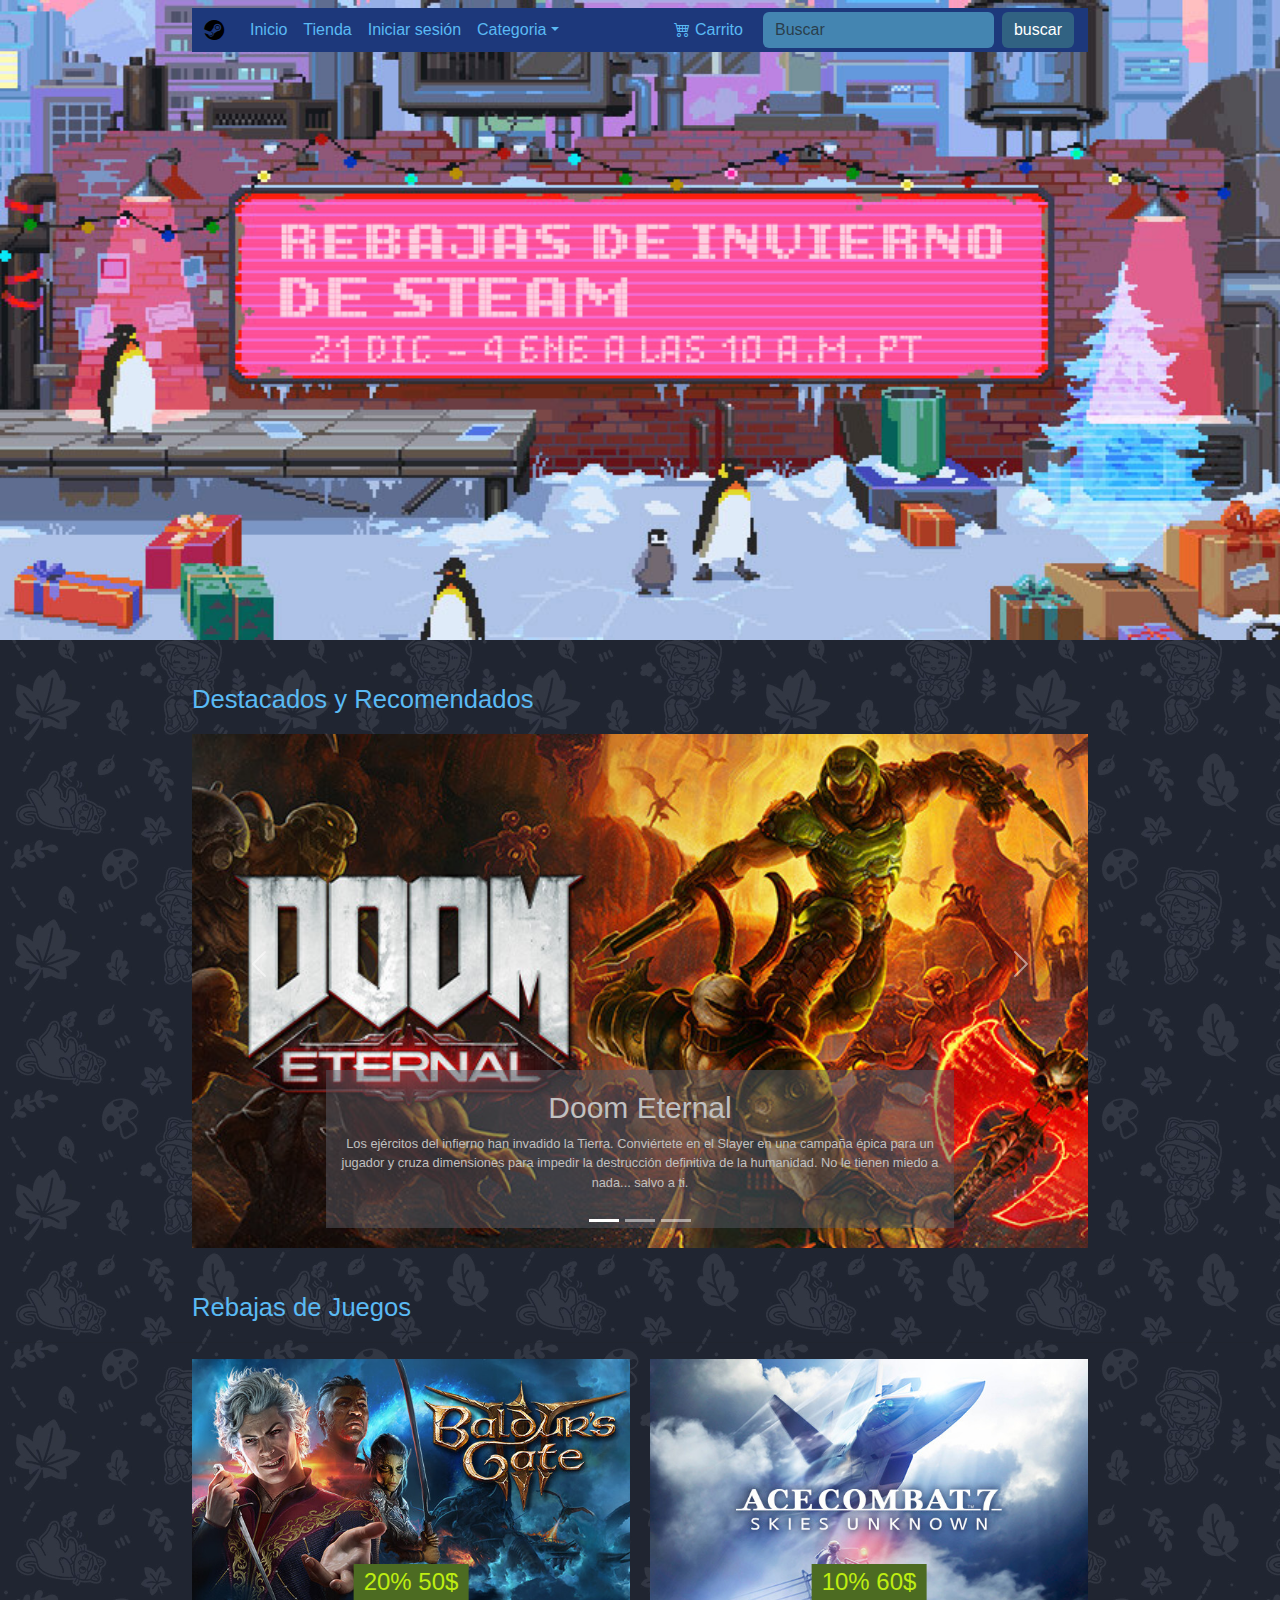
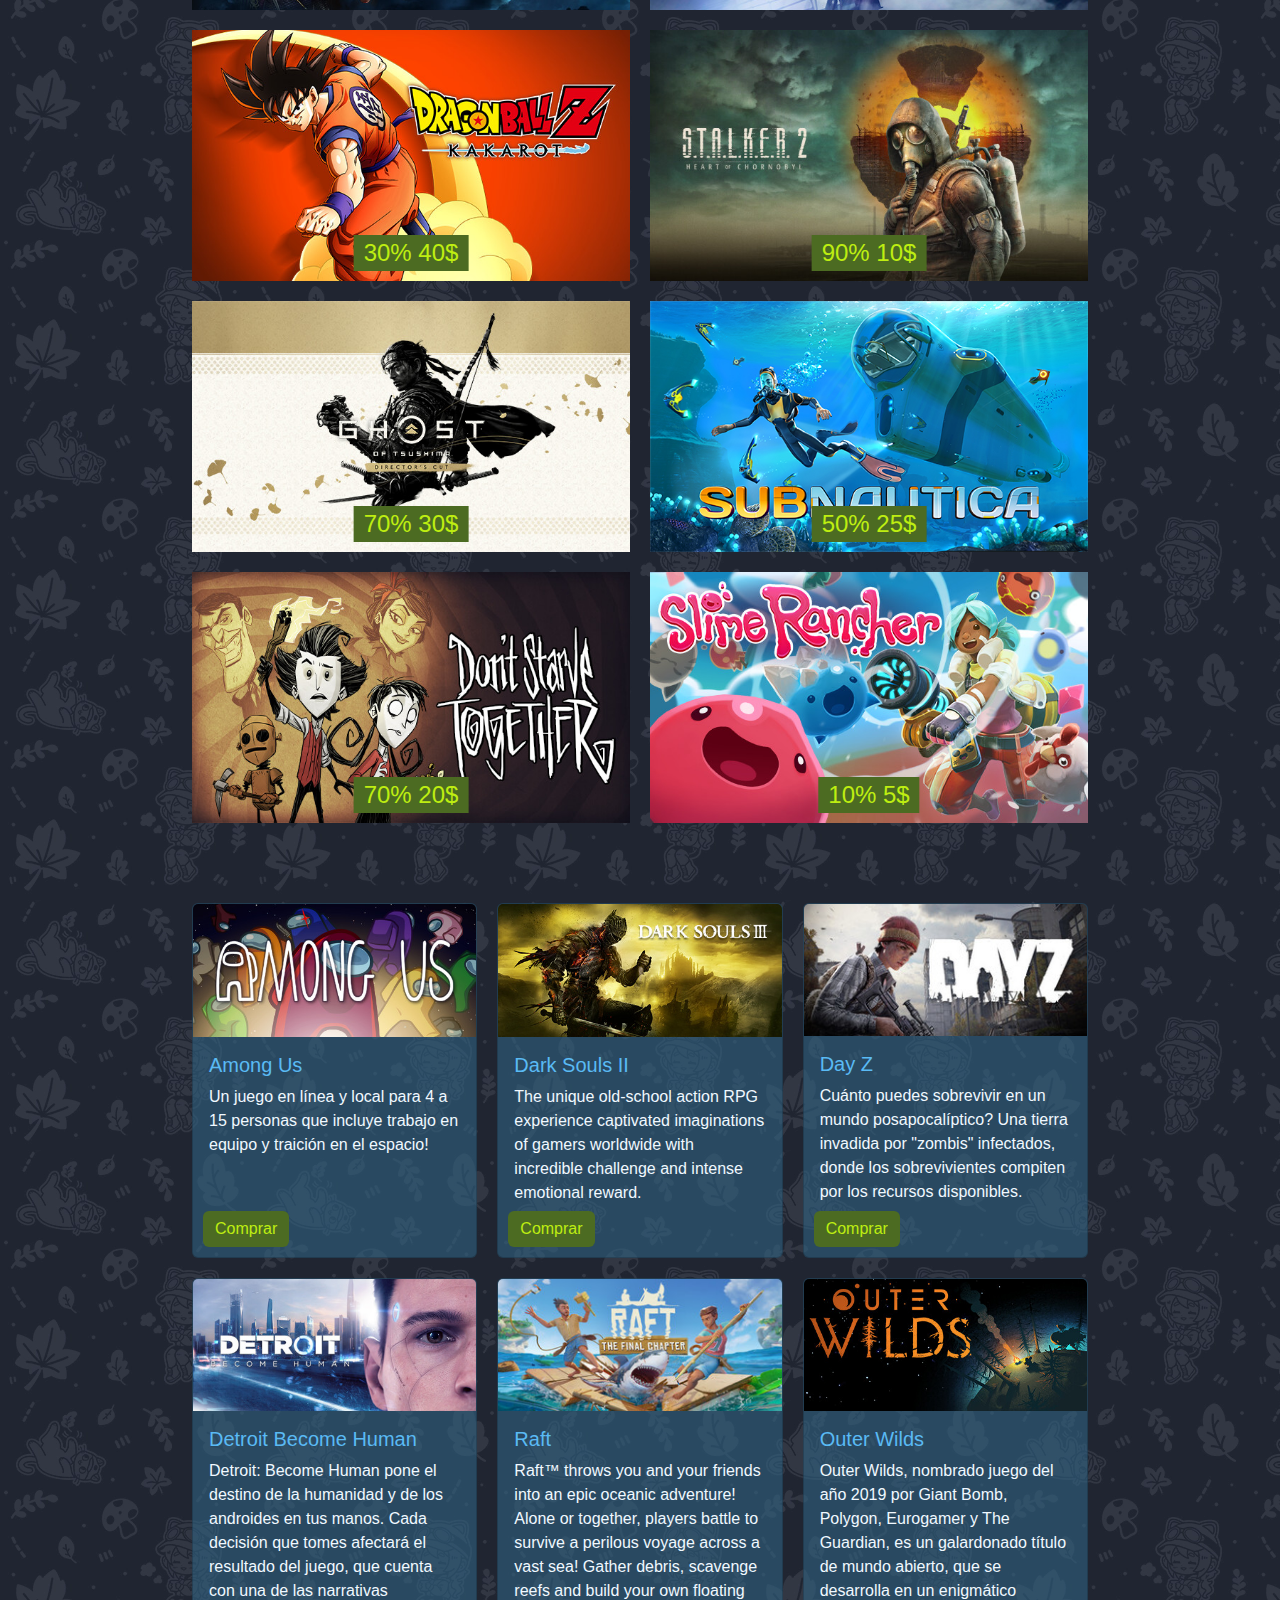
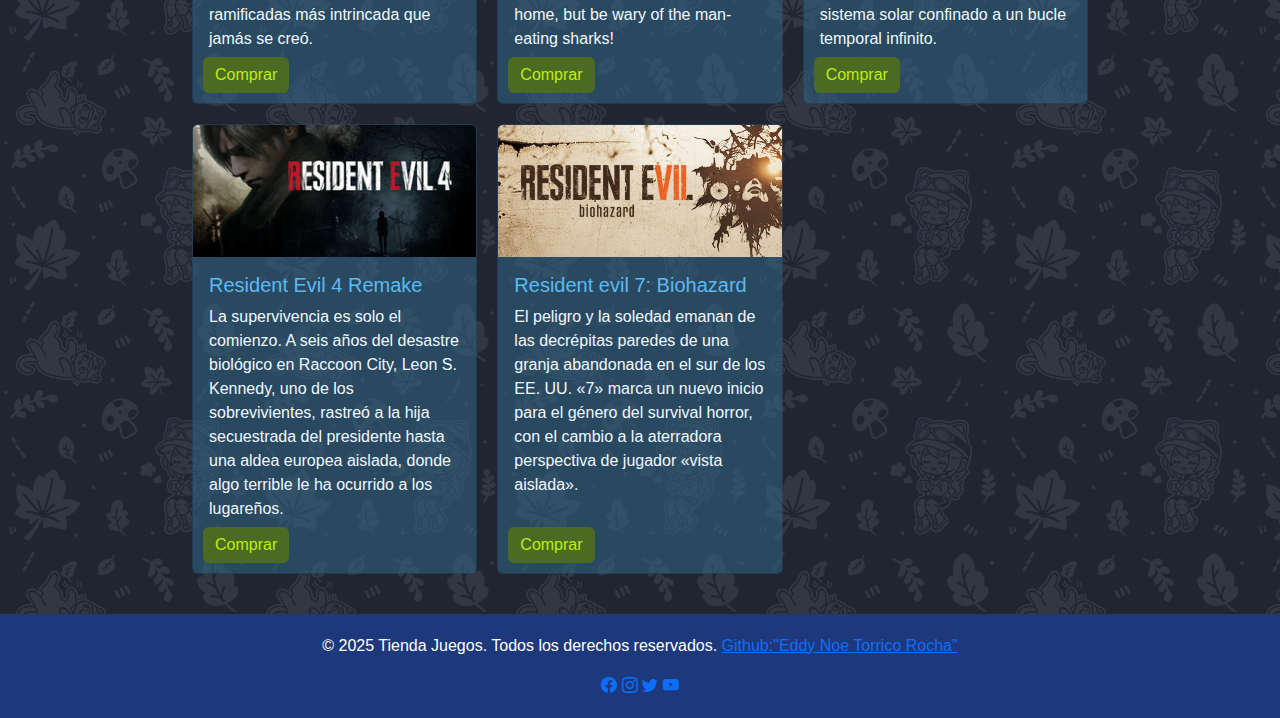
==== commit dca670d5: "mejoras" ====
--- a/pagina 1/index.html
+++ b/pagina 1/index.html
@@ -12,7 +12,7 @@
     <header >
       <div class="img-nav">
         <img src="imagenes/fc04a7b2f7f8565c38b4b41fa3c854e7c678fc56.jpg" class="img-fluid" alt="...">
-        <nav class="navbar navbar-expand-lg bg-body-tertiary" >
+        <nav class="navbar navbar-expand-lg" style="margin: 0 auto; width: clamp(70%, 50vw, 90%);">
           <div class="container-fluid">
             <a class="navbar-brand" href="#"><i class="bi bi-steam"></i></a>
             <button class="navbar-toggler" type="button" data-bs-toggle="collapse" data-bs-target="#navbarSupportedContent" aria-controls="navbarSupportedContent" aria-expanded="false" aria-label="Toggle navigation">
@@ -26,6 +26,9 @@
                 <li class="nav-item">
                   <a class="nav-link" href="#" style="color: rgb(90, 186, 244);">Tienda</a>
                 </li>
+                <li class="nav-item">
+                  <a class="nav-link" href="inicio.html" style="color: rgb(90, 186, 244);">Iniciar sesión</a>
+                </li>
                 <li class="nav-item dropdown">
                   <a class="nav-link dropdown-toggle" href="#" role="button" data-bs-toggle="dropdown" aria-expanded="false" style="color: rgb(90, 186, 244);">Categoria</a>
                   <ul class="dropdown-menu">
--- a/pagina 1/css/style.css
+++ b/pagina 1/css/style.css
@@ -24,15 +24,8 @@
     width: 100%;
     height: clamp(50vh, 50vw, 75vh);
 }
-.navbar{
-    width: clamp(35vh, 50vw, 75vh);
-    margin: 0 auto;
-    justify-content: space-around;
-    height: 50px;
-}
 .container-fluid{
     background-color: rgb(29, 56, 123);
-    height: 6vh;
 }
 .dropdown-menu{
     background-color: rgb(85, 90, 100);
